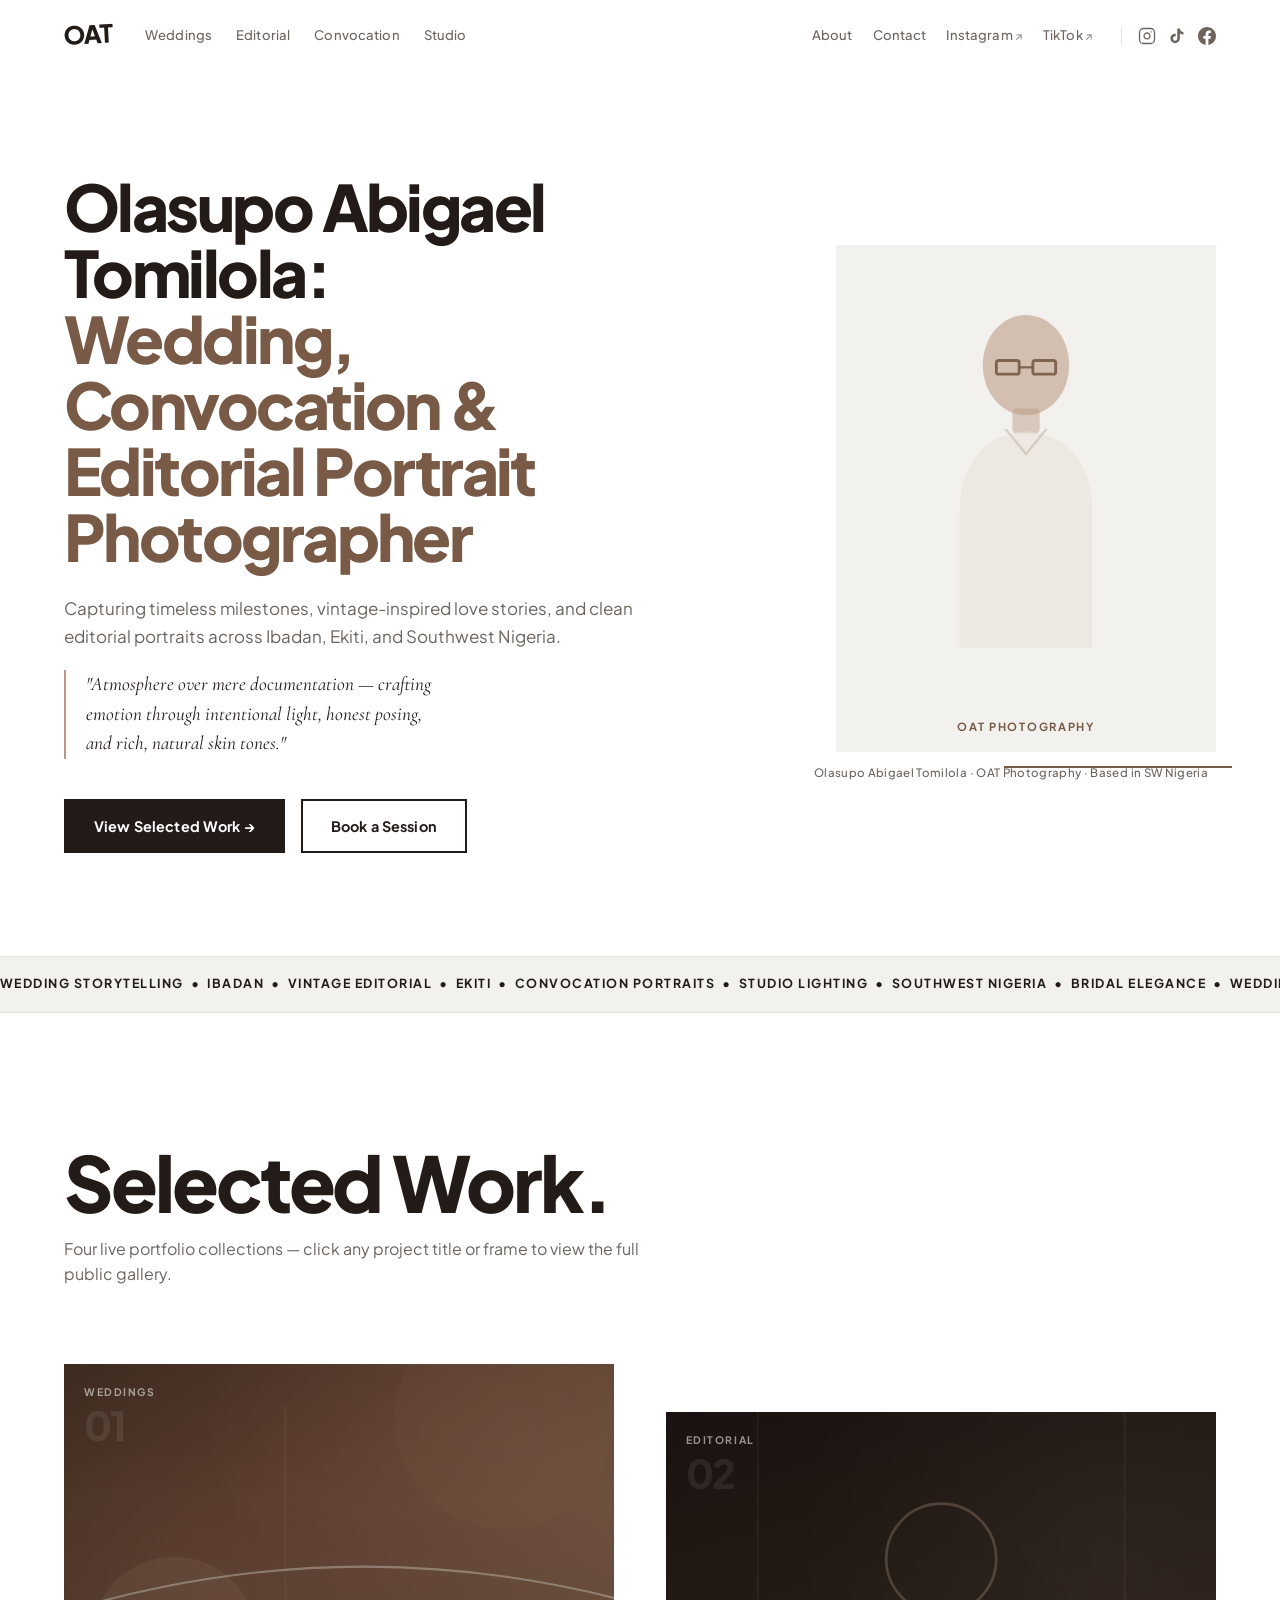
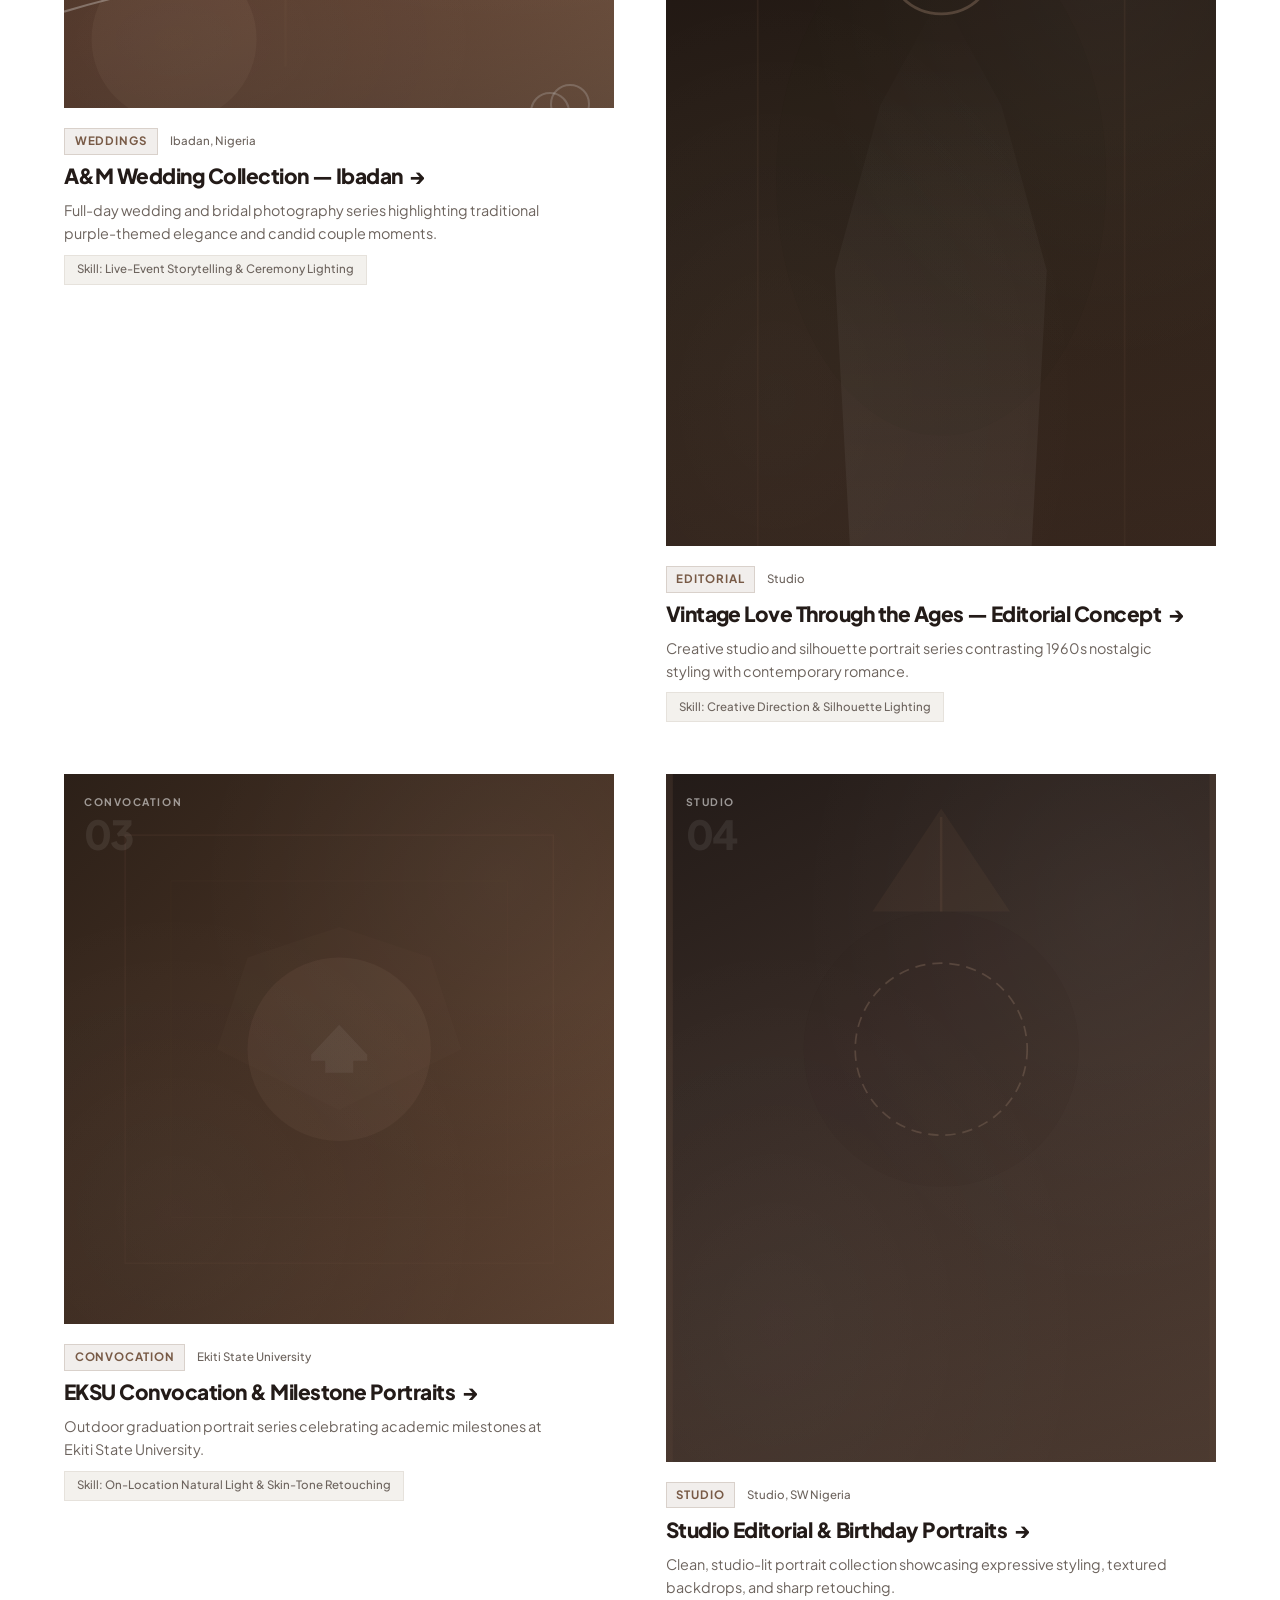
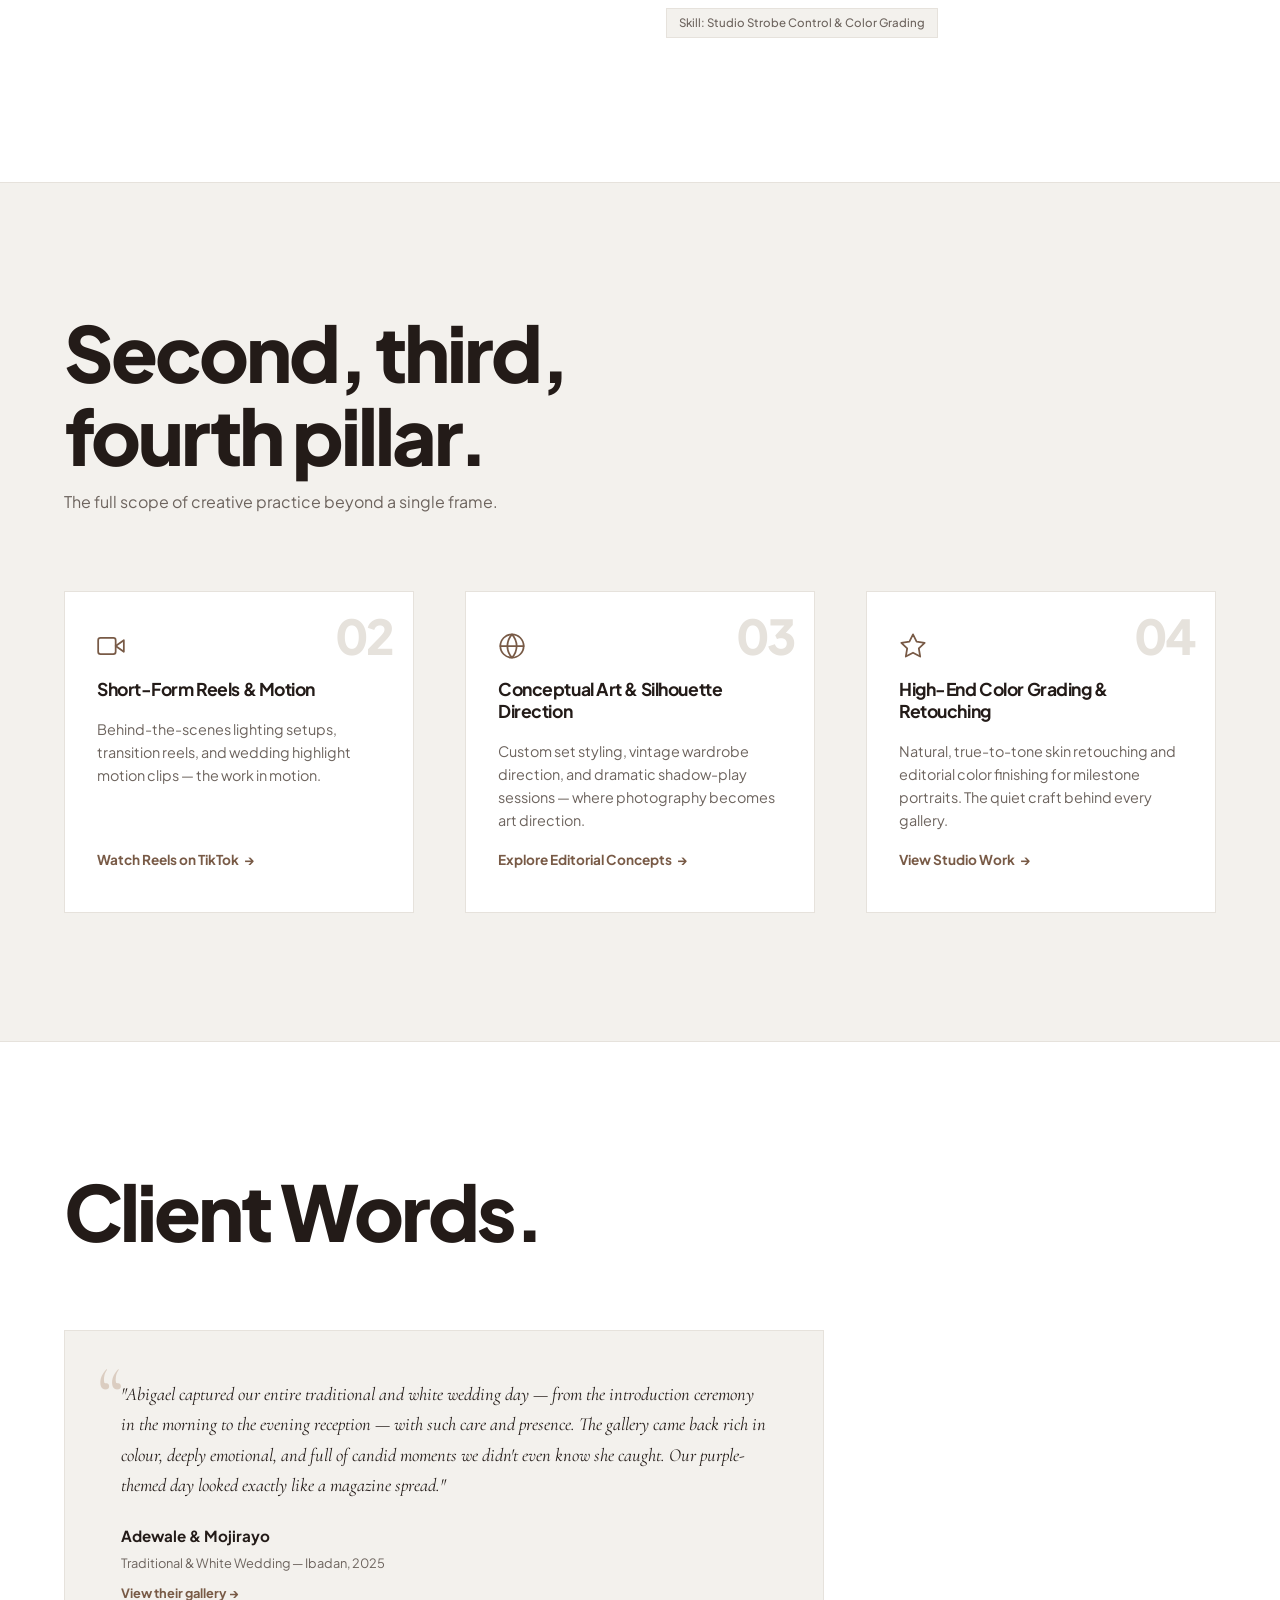
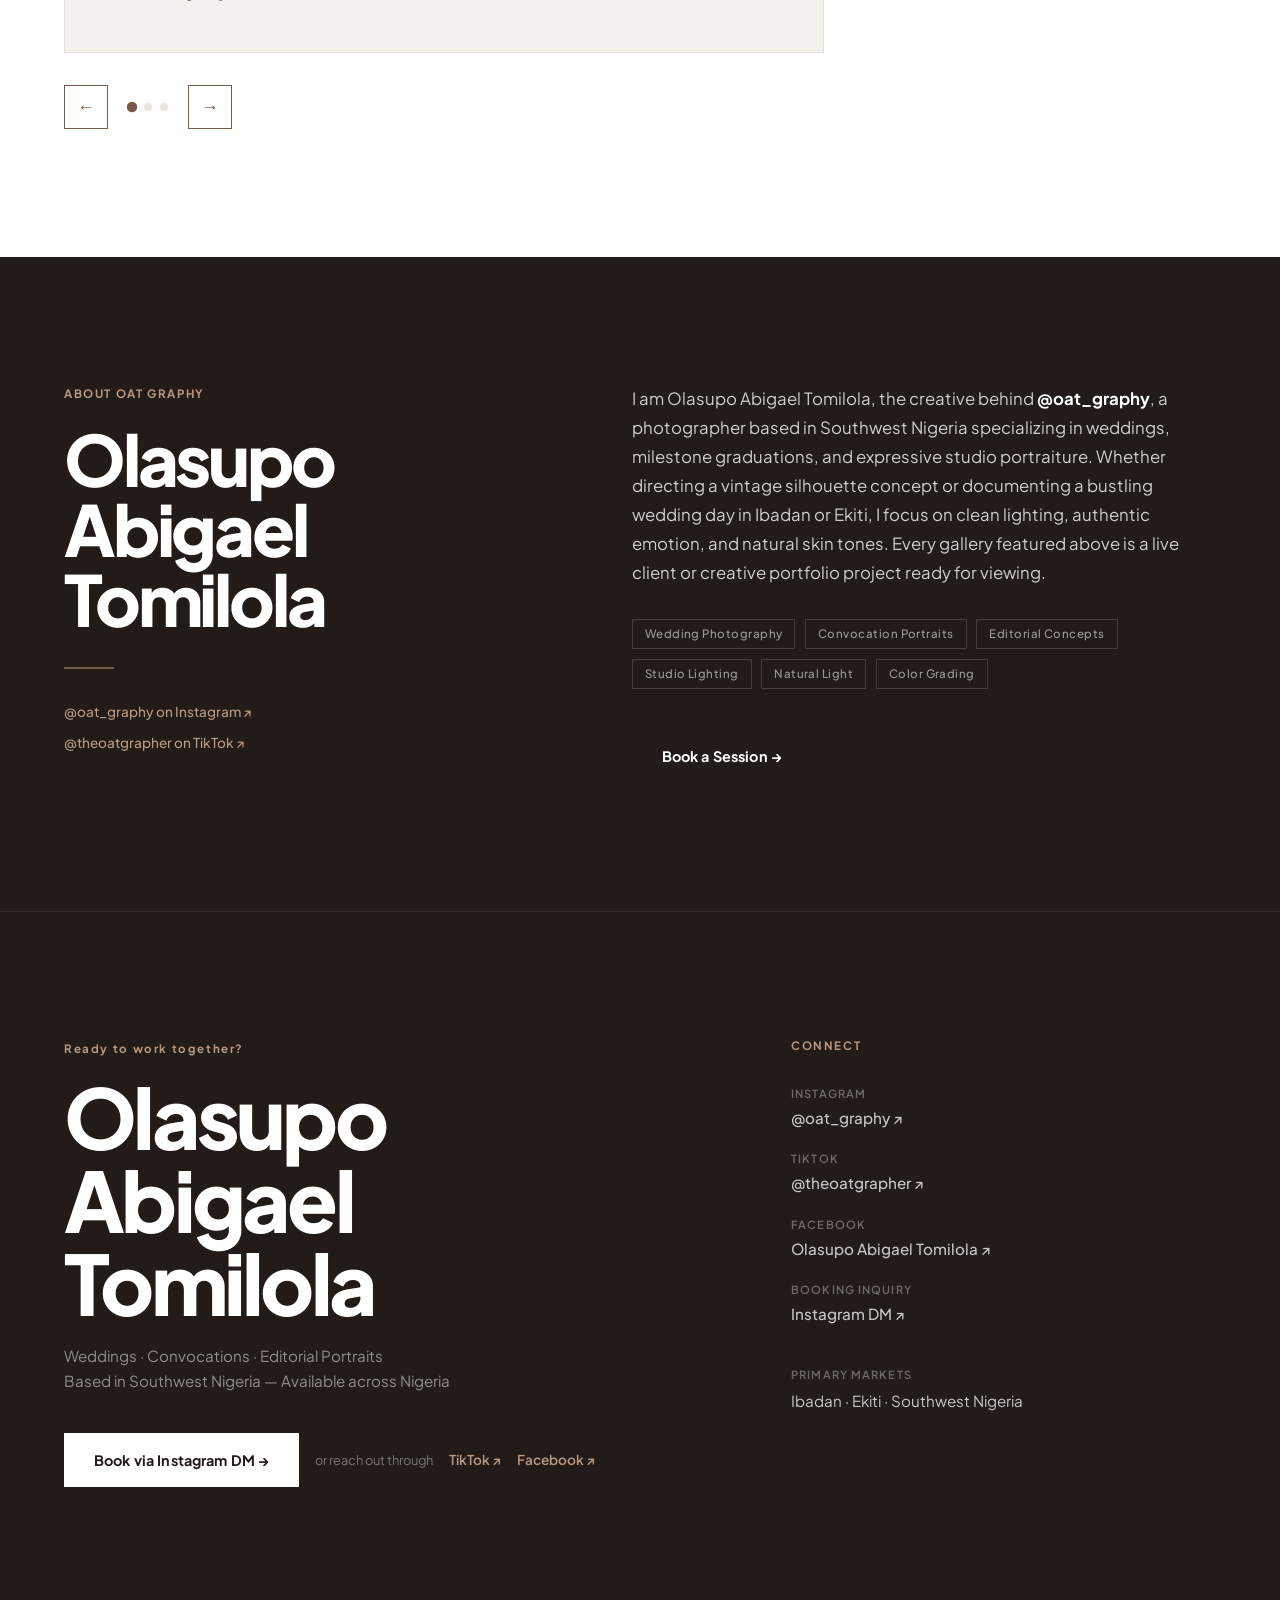
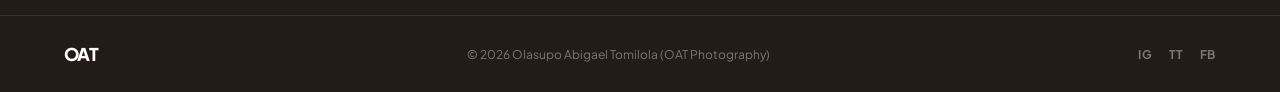
==== index.html @ bed03e23 "feat: OAT Photography portfolio v1 — editorial minimalist design" ====
<!DOCTYPE html>
<html lang="en">
<head>
  <meta charset="UTF-8" />
  <meta name="viewport" content="width=device-width, initial-scale=1.0" />
  <meta name="description" content="OAT Photography — Olasupo Abigael Tomilola. Wedding, Convocation & Editorial Portrait Photographer based in Ibadan, Ekiti, and Southwest Nigeria." />
  <meta name="author" content="Olasupo Abigael Tomilola" />
  <meta property="og:title" content="OAT Photography — Olasupo Abigael Tomilola" />
  <meta property="og:description" content="Capturing timeless milestones, vintage-inspired love stories, and clean editorial portraits across Ibadan, Ekiti, and Southwest Nigeria." />
  <meta property="og:type" content="website" />
  <meta property="og:url" content="https://oluwatomilolaolasupo-OAT.github.io/My-Portfolio.-v1" />
  <title>OAT Photography — Olasupo Abigael Tomilola</title>
  <link rel="preconnect" href="https://fonts.googleapis.com" />
  <link rel="preconnect" href="https://fonts.gstatic.com" crossorigin />
  <link href="https://fonts.googleapis.com/css2?family=Plus+Jakarta+Sans:ital,wght@0,400;0,500;0,700;0,800;1,400&family=Cormorant+Garamond:ital,wght@0,400;0,600;1,400;1,600&display=swap" rel="stylesheet" />
  <link rel="stylesheet" href="style.css" />
</head>
<body>

  <!-- ═══════════════════════════════ SKIP LINK ═══════════════════════════════ -->
  <a href="#main-content" class="skip-link">Skip to main content</a>

  <!-- ═══════════════════════════════ NAVIGATION ══════════════════════════════ -->
  <header class="site-header" role="banner">
    <nav class="nav-inner" aria-label="Primary navigation">

      <!-- Left cluster: logo + category links -->
      <div class="nav-left">
        <a href="#" class="logo-mark" aria-label="OAT Photography — Home">
          <span class="logo-oat" aria-hidden="true">OAT</span>
        </a>
        <div class="nav-categories" role="list">
          <a href="#work" class="nav-cat-link" role="listitem">Weddings</a>
          <a href="#work" class="nav-cat-link" role="listitem">Editorial</a>
          <a href="#work" class="nav-cat-link" role="listitem">Convocation</a>
          <a href="#work" class="nav-cat-link" role="listitem">Studio</a>
        </div>
      </div>

      <!-- Right cluster: about, contact, social -->
      <div class="nav-right">
        <a href="#about" class="nav-link">About</a>
        <a href="#contact" class="nav-link">Contact</a>
        <a href="https://www.instagram.com/oat_graphy/" target="_blank" rel="noopener noreferrer" class="nav-link nav-external" aria-label="OAT Photography on Instagram (opens in new tab)">
          Instagram <span class="ext-arrow" aria-hidden="true">↗</span>
        </a>
        <a href="https://www.tiktok.com/@theoatgrapher" target="_blank" rel="noopener noreferrer" class="nav-link nav-external" aria-label="OAT Photography on TikTok (opens in new tab)">
          TikTok <span class="ext-arrow" aria-hidden="true">↗</span>
        </a>
        <div class="nav-social-icons" aria-label="Social media links">
          <a href="https://www.instagram.com/oat_graphy/" target="_blank" rel="noopener noreferrer" aria-label="Instagram: @oat_graphy">
            <svg width="18" height="18" viewBox="0 0 24 24" fill="none" stroke="currentColor" stroke-width="1.75" stroke-linecap="round" stroke-linejoin="round" aria-hidden="true"><rect x="2" y="2" width="20" height="20" rx="5" ry="5"/><path d="M16 11.37A4 4 0 1 1 12.63 8 4 4 0 0 1 16 11.37z"/><line x1="17.5" y1="6.5" x2="17.51" y2="6.5"/></svg>
          </a>
          <a href="https://www.tiktok.com/@theoatgrapher" target="_blank" rel="noopener noreferrer" aria-label="TikTok: @theoatgrapher">
            <svg width="18" height="18" viewBox="0 0 24 24" fill="currentColor" aria-hidden="true"><path d="M19.59 6.69a4.83 4.83 0 0 1-3.77-4.25V2h-3.45v13.67a2.89 2.89 0 0 1-2.88 2.5 2.89 2.89 0 0 1-2.89-2.89 2.89 2.89 0 0 1 2.89-2.89c.28 0 .54.04.79.1V9.01a6.33 6.33 0 0 0-.79-.05 6.34 6.34 0 0 0-6.34 6.34 6.34 6.34 0 0 0 6.34 6.34 6.34 6.34 0 0 0 6.33-6.34V8.75a8.14 8.14 0 0 0 4.77 1.52V6.79a4.85 4.85 0 0 1-1-.1z"/></svg>
          </a>
          <a href="https://facebook.com" target="_blank" rel="noopener noreferrer" aria-label="Olasupo Abigael Tomilola on Facebook">
            <svg width="18" height="18" viewBox="0 0 24 24" fill="currentColor" aria-hidden="true"><path d="M24 12.073c0-6.627-5.373-12-12-12s-12 5.373-12 12c0 5.99 4.388 10.954 10.125 11.854v-8.385H7.078v-3.47h3.047V9.43c0-3.007 1.792-4.669 4.533-4.669 1.312 0 2.686.235 2.686.235v2.953H15.83c-1.491 0-1.956.925-1.956 1.874v2.25h3.328l-.532 3.47h-2.796v8.385C19.612 23.027 24 18.062 24 12.073z"/></svg>
          </a>
        </div>
      </div>

      <!-- Mobile hamburger -->
      <button class="hamburger" aria-label="Open navigation menu" aria-expanded="false" aria-controls="mobile-drawer">
        <span class="ham-bar"></span>
        <span class="ham-bar"></span>
        <span class="ham-bar"></span>
      </button>
    </nav>

    <!-- Mobile drawer -->
    <div class="mobile-drawer" id="mobile-drawer" aria-hidden="true" role="dialog" aria-label="Mobile navigation">
      <button class="drawer-close" aria-label="Close navigation menu">✕</button>
      <nav aria-label="Mobile navigation links">
        <a href="#work" class="drawer-link">Weddings</a>
        <a href="#work" class="drawer-link">Editorial</a>
        <a href="#work" class="drawer-link">Convocation</a>
        <a href="#work" class="drawer-link">Studio</a>
        <a href="#about" class="drawer-link">About</a>
        <a href="#contact" class="drawer-link">Contact</a>
        <a href="https://www.instagram.com/oat_graphy/" target="_blank" rel="noopener noreferrer" class="drawer-link">Instagram ↗</a>
        <a href="https://www.tiktok.com/@theoatgrapher" target="_blank" rel="noopener noreferrer" class="drawer-link">TikTok ↗</a>
      </nav>
    </div>
    <div class="drawer-overlay" aria-hidden="true"></div>
  </header>

  <!-- ═══════════════════════════════ MAIN CONTENT ═════════════════════════════ -->
  <main id="main-content">

    <!-- ─────────────────── HERO ─────────────────── -->
    <section class="hero-section" aria-labelledby="hero-headline">
      <div class="hero-inner">

        <!-- Copy block (left) -->
        <div class="hero-copy reveal-up">
          <h1 id="hero-headline" class="hero-h1">
            Olasupo Abigael Tomilola:<br />
            <span class="hero-h1-sub">Wedding, Convocation &amp; Editorial Portrait Photographer</span>
          </h1>
          <p class="hero-bio">
            Capturing timeless milestones, vintage-inspired love stories, and clean editorial portraits across Ibadan, Ekiti, and Southwest Nigeria.
          </p>
          <p class="hero-philosophy">
            <em>"Atmosphere over mere documentation — crafting emotion through intentional light, honest posing, and rich, natural skin tones."</em>
          </p>
          <div class="hero-cta-row">
            <a href="#work" class="cta-primary">View Selected Work →</a>
            <a href="#contact" class="cta-ghost">Book a Session</a>
          </div>
        </div>

        <!-- Portrait frame (right) -->
        <div class="hero-portrait reveal-up" style="transition-delay: 0.15s;">
          <div class="portrait-frame">
            <!-- Placeholder for Abigael's uploaded studio portrait -->
            <!-- Replace the src below with the actual uploaded image file -->
            <div class="portrait-placeholder" role="img" aria-label="Studio portrait of Olasupo Abigael Tomilola, founder of OAT Photography">
              <div class="portrait-inner-art">
                <svg class="portrait-silhouette" viewBox="0 0 200 320" fill="none" xmlns="http://www.w3.org/2000/svg" aria-hidden="true">
                  <!-- Head -->
                  <ellipse cx="100" cy="72" rx="38" ry="44" fill="#B89880" opacity="0.55"/>
                  <!-- Neck -->
                  <rect x="88" y="110" width="24" height="22" rx="4" fill="#B89880" opacity="0.45"/>
                  <!-- Glasses frames - editorial detail -->
                  <rect x="74" y="68" width="20" height="12" rx="2" fill="none" stroke="#785A46" stroke-width="2.5" opacity="0.9"/>
                  <rect x="106" y="68" width="20" height="12" rx="2" fill="none" stroke="#785A46" stroke-width="2.5" opacity="0.9"/>
                  <line x1="94" y1="74" x2="106" y2="74" stroke="#785A46" stroke-width="2" opacity="0.9"/>
                  <!-- Body / shirt -->
                  <path d="M42 200 C42 155 68 132 100 130 C132 132 158 155 158 200 L158 320 L42 320 Z" fill="#E8E0D5" opacity="0.5"/>
                  <!-- Collar detail -->
                  <path d="M82 128 L100 150 L118 128" fill="none" stroke="#C5B8A8" stroke-width="2" opacity="0.6"/>
                </svg>
                <p class="portrait-label">OAT Photography</p>
              </div>
            </div>
            <div class="portrait-accent-line"></div>
          </div>
          <span class="portrait-caption">Olasupo Abigael Tomilola · OAT Photography · Based in SW Nigeria</span>
        </div>

      </div>
    </section>

    <!-- ─────────────────── MARQUEE ─────────────────── -->
    <div class="marquee-strip" aria-label="OAT Photography specialties and locations">
      <div class="marquee-track" aria-hidden="true">
        <span class="marquee-content">
          WEDDING STORYTELLING&nbsp;&nbsp;•&nbsp;&nbsp;IBADAN&nbsp;&nbsp;•&nbsp;&nbsp;VINTAGE EDITORIAL&nbsp;&nbsp;•&nbsp;&nbsp;EKITI&nbsp;&nbsp;•&nbsp;&nbsp;CONVOCATION PORTRAITS&nbsp;&nbsp;•&nbsp;&nbsp;STUDIO LIGHTING&nbsp;&nbsp;•&nbsp;&nbsp;SOUTHWEST NIGERIA&nbsp;&nbsp;•&nbsp;&nbsp;BRIDAL ELEGANCE&nbsp;&nbsp;•&nbsp;&nbsp;
        </span>
        <span class="marquee-content" aria-hidden="true">
          WEDDING STORYTELLING&nbsp;&nbsp;•&nbsp;&nbsp;IBADAN&nbsp;&nbsp;•&nbsp;&nbsp;VINTAGE EDITORIAL&nbsp;&nbsp;•&nbsp;&nbsp;EKITI&nbsp;&nbsp;•&nbsp;&nbsp;CONVOCATION PORTRAITS&nbsp;&nbsp;•&nbsp;&nbsp;STUDIO LIGHTING&nbsp;&nbsp;•&nbsp;&nbsp;SOUTHWEST NIGERIA&nbsp;&nbsp;•&nbsp;&nbsp;BRIDAL ELEGANCE&nbsp;&nbsp;•&nbsp;&nbsp;
        </span>
      </div>
    </div>

    <!-- ─────────────────── SELECTED WORK ─────────────────── -->
    <section class="work-section" id="work" aria-labelledby="work-heading">
      <div class="section-inner">
        <div class="section-header reveal-up">
          <h2 id="work-heading" class="section-title">Selected Work.</h2>
          <p class="section-sub">Four live portfolio collections — click any project title or frame to view the full public gallery.</p>
        </div>

        <div class="portfolio-grid">

          <!-- Card 1: Weddings (Wide Landscape 16:10) -->
          <article class="portfolio-card card-wide reveal-up" style="transition-delay: 0.05s;">
            <a href="https://www.instagram.com/p/DcrOHrdiMJ3/" target="_blank" rel="noopener noreferrer" class="card-frame-link" aria-label="View A&M Wedding Collection — Ibadan on Instagram (opens in new tab)">
              <div class="card-frame ratio-wide">
                <div class="card-cover card-cover--weddings">
                  <div class="card-cover-art" aria-hidden="true">
                    <!-- Wedding editorial cover art -->
                    <div class="cover-texture"></div>
                    <div class="cover-label-art">
                      <span class="cover-category">WEDDINGS</span>
                      <span class="cover-num">01</span>
                    </div>
                    <!-- Decorative shapes suggesting ceremony -->
                    <svg class="cover-deco" viewBox="0 0 400 250" preserveAspectRatio="xMidYMid slice" fill="none" xmlns="http://www.w3.org/2000/svg" aria-hidden="true">
                      <circle cx="320" cy="40" r="80" fill="#785A46" opacity="0.12"/>
                      <circle cx="80" cy="200" r="60" fill="#B89880" opacity="0.10"/>
                      <rect x="160" y="30" width="2" height="190" fill="#785A46" opacity="0.2"/>
                      <path d="M0 180 Q200 120 400 170" stroke="#E6E2DC" stroke-width="1.5" opacity="0.4"/>
                    </svg>
                    <div class="cover-rings" aria-hidden="true">
                      <div class="ring ring-1"></div>
                      <div class="ring ring-2"></div>
                    </div>
                  </div>
                  <div class="card-overlay"></div>
                </div>
              </div>
            </a>
            <div class="card-info">
              <div class="card-meta-row">
                <span class="card-category-tag">Weddings</span>
                <span class="card-location">Ibadan, Nigeria</span>
              </div>
              <h3 class="card-title">
                <a href="https://www.instagram.com/p/DcrOHrdiMJ3/" target="_blank" rel="noopener noreferrer" class="card-title-link" aria-label="View A&M Wedding Collection — Ibadan on Instagram (opens in new tab)">
                  A&amp;M Wedding Collection — Ibadan
                  <span class="title-arrow" aria-hidden="true">→</span>
                </a>
              </h3>
              <p class="card-desc">Full-day wedding and bridal photography series highlighting traditional purple-themed elegance and candid couple moments.</p>
              <span class="card-skill-tag">Skill: Live-Event Storytelling &amp; Ceremony Lighting</span>
            </div>
          </article>

          <!-- Card 2: Editorial (Tall Vertical 3:4) -->
          <article class="portfolio-card card-tall reveal-up" style="transition-delay: 0.1s;">
            <a href="https://www.instagram.com/p/DVOsTVkiDnp/" target="_blank" rel="noopener noreferrer" class="card-frame-link" aria-label="View Vintage Love Through the Ages editorial concept on Instagram (opens in new tab)">
              <div class="card-frame ratio-tall">
                <div class="card-cover card-cover--editorial">
                  <div class="card-cover-art" aria-hidden="true">
                    <div class="cover-texture"></div>
                    <div class="cover-label-art">
                      <span class="cover-category">EDITORIAL</span>
                      <span class="cover-num">02</span>
                    </div>
                    <svg class="cover-deco" viewBox="0 0 300 400" preserveAspectRatio="xMidYMid slice" fill="none" xmlns="http://www.w3.org/2000/svg" aria-hidden="true">
                      <ellipse cx="150" cy="200" rx="90" ry="140" fill="#231B18" opacity="0.08"/>
                      <line x1="50" y1="0" x2="50" y2="400" stroke="#785A46" stroke-width="1" opacity="0.15"/>
                      <line x1="250" y1="0" x2="250" y2="400" stroke="#785A46" stroke-width="1" opacity="0.15"/>
                      <circle cx="150" cy="80" r="30" fill="none" stroke="#B89880" stroke-width="1.5" opacity="0.3"/>
                    </svg>
                    <!-- Silhouette suggestion -->
                    <div class="silhouette-art" aria-hidden="true"></div>
                  </div>
                  <div class="card-overlay"></div>
                </div>
              </div>
            </a>
            <div class="card-info">
              <div class="card-meta-row">
                <span class="card-category-tag">Editorial</span>
                <span class="card-location">Studio</span>
              </div>
              <h3 class="card-title">
                <a href="https://www.instagram.com/p/DVOsTVkiDnp/" target="_blank" rel="noopener noreferrer" class="card-title-link" aria-label="View Vintage Love Through the Ages editorial concept on Instagram (opens in new tab)">
                  Vintage Love Through the Ages — Editorial Concept
                  <span class="title-arrow" aria-hidden="true">→</span>
                </a>
              </h3>
              <p class="card-desc">Creative studio and silhouette portrait series contrasting 1960s nostalgic styling with contemporary romance.</p>
              <span class="card-skill-tag">Skill: Creative Direction &amp; Silhouette Lighting</span>
            </div>
          </article>

          <!-- Card 3: Convocation (Large Square 1:1) -->
          <article class="portfolio-card card-square reveal-up" style="transition-delay: 0.15s;">
            <a href="https://www.instagram.com/p/Dct67IbiE_E/" target="_blank" rel="noopener noreferrer" class="card-frame-link" aria-label="View EKSU Convocation and Milestone Portraits on Instagram (opens in new tab)">
              <div class="card-frame ratio-square">
                <div class="card-cover card-cover--convocation">
                  <div class="card-cover-art" aria-hidden="true">
                    <div class="cover-texture"></div>
                    <div class="cover-label-art">
                      <span class="cover-category">CONVOCATION</span>
                      <span class="cover-num">03</span>
                    </div>
                    <svg class="cover-deco" viewBox="0 0 360 360" preserveAspectRatio="xMidYMid slice" fill="none" xmlns="http://www.w3.org/2000/svg" aria-hidden="true">
                      <rect x="40" y="40" width="280" height="280" fill="none" stroke="#785A46" stroke-width="1" opacity="0.15"/>
                      <rect x="70" y="70" width="220" height="220" fill="none" stroke="#785A46" stroke-width="0.5" opacity="0.1"/>
                      <circle cx="180" cy="180" r="60" fill="#B89880" opacity="0.08"/>
                      <path d="M120 120 L180 100 L240 120 L260 180 L180 220 L100 180 Z" fill="#785A46" opacity="0.07"/>
                    </svg>
                    <!-- Graduation cap suggestion -->
                    <div class="grad-cap-art" aria-hidden="true"></div>
                  </div>
                  <div class="card-overlay"></div>
                </div>
              </div>
            </a>
            <div class="card-info">
              <div class="card-meta-row">
                <span class="card-category-tag">Convocation</span>
                <span class="card-location">Ekiti State University</span>
              </div>
              <h3 class="card-title">
                <a href="https://www.instagram.com/p/Dct67IbiE_E/" target="_blank" rel="noopener noreferrer" class="card-title-link" aria-label="View EKSU Convocation and Milestone Portraits on Instagram (opens in new tab)">
                  EKSU Convocation &amp; Milestone Portraits
                  <span class="title-arrow" aria-hidden="true">→</span>
                </a>
              </h3>
              <p class="card-desc">Outdoor graduation portrait series celebrating academic milestones at Ekiti State University.</p>
              <span class="card-skill-tag">Skill: On-Location Natural Light &amp; Skin-Tone Retouching</span>
            </div>
          </article>

          <!-- Card 4: Studio (Vertical 4:5) -->
          <article class="portfolio-card card-portrait reveal-up" style="transition-delay: 0.2s;">
            <a href="https://www.instagram.com/p/DPJVriMCIfH/" target="_blank" rel="noopener noreferrer" class="card-frame-link" aria-label="View Studio Editorial and Birthday Portraits on Instagram (opens in new tab)">
              <div class="card-frame ratio-portrait">
                <div class="card-cover card-cover--studio">
                  <div class="card-cover-art" aria-hidden="true">
                    <div class="cover-texture"></div>
                    <div class="cover-label-art">
                      <span class="cover-category">STUDIO</span>
                      <span class="cover-num">04</span>
                    </div>
                    <svg class="cover-deco" viewBox="0 0 320 400" preserveAspectRatio="xMidYMid slice" fill="none" xmlns="http://www.w3.org/2000/svg" aria-hidden="true">
                      <rect x="0" y="0" width="4" height="400" fill="#785A46" opacity="0.2"/>
                      <rect x="316" y="0" width="4" height="400" fill="#785A46" opacity="0.2"/>
                      <circle cx="160" cy="160" r="80" fill="#231B18" opacity="0.06"/>
                      <circle cx="160" cy="160" r="50" fill="none" stroke="#B89880" stroke-width="1" stroke-dasharray="6 4" opacity="0.25"/>
                      <!-- Studio light suggestion -->
                      <path d="M160 20 L200 80 L120 80 Z" fill="#785A46" opacity="0.12"/>
                      <path d="M160 25 L160 80" stroke="#785A46" stroke-width="1.5" opacity="0.2"/>
                    </svg>
                  </div>
                  <div class="card-overlay"></div>
                </div>
              </div>
            </a>
            <div class="card-info">
              <div class="card-meta-row">
                <span class="card-category-tag">Studio</span>
                <span class="card-location">Studio, SW Nigeria</span>
              </div>
              <h3 class="card-title">
                <a href="https://www.instagram.com/p/DPJVriMCIfH/" target="_blank" rel="noopener noreferrer" class="card-title-link" aria-label="View Studio Editorial and Birthday Portraits on Instagram (opens in new tab)">
                  Studio Editorial &amp; Birthday Portraits
                  <span class="title-arrow" aria-hidden="true">→</span>
                </a>
              </h3>
              <p class="card-desc">Clean, studio-lit portrait collection showcasing expressive styling, textured backdrops, and sharp retouching.</p>
              <span class="card-skill-tag">Skill: Studio Strobe Control &amp; Color Grading</span>
            </div>
          </article>

        </div><!-- /.portfolio-grid -->
      </div><!-- /.section-inner -->
    </section>

    <!-- ─────────────────── BEYOND STILLS ─────────────────── -->
    <section class="verticals-section" id="verticals" aria-labelledby="verticals-heading">
      <div class="section-inner">
        <div class="section-header reveal-up">
          <h2 id="verticals-heading" class="section-title">Second, third,<br />fourth pillar.</h2>
          <p class="section-sub">The full scope of creative practice beyond a single frame.</p>
        </div>

        <div class="verticals-grid">

          <div class="vertical-card reveal-up" style="transition-delay: 0.05s;">
            <div class="vertical-num" aria-hidden="true">02</div>
            <div class="vertical-icon" aria-hidden="true">
              <svg width="28" height="28" viewBox="0 0 24 24" fill="none" stroke="currentColor" stroke-width="1.5" stroke-linecap="round" stroke-linejoin="round"><polygon points="23 7 16 12 23 17 23 7"/><rect x="1" y="5" width="15" height="14" rx="2" ry="2"/></svg>
            </div>
            <h3 class="vertical-title">Short-Form Reels &amp; Motion</h3>
            <p class="vertical-desc">Behind-the-scenes lighting setups, transition reels, and wedding highlight motion clips — the work in motion.</p>
            <a href="https://www.tiktok.com/@theoatgrapher" target="_blank" rel="noopener noreferrer" class="vertical-link" aria-label="Watch OAT Photography reels on TikTok (opens in new tab)">
              Watch Reels on TikTok <span aria-hidden="true">→</span>
            </a>
          </div>

          <div class="vertical-card reveal-up" style="transition-delay: 0.1s;">
            <div class="vertical-num" aria-hidden="true">03</div>
            <div class="vertical-icon" aria-hidden="true">
              <svg width="28" height="28" viewBox="0 0 24 24" fill="none" stroke="currentColor" stroke-width="1.5" stroke-linecap="round" stroke-linejoin="round"><circle cx="12" cy="12" r="10"/><path d="M12 2a15.3 15.3 0 0 1 4 10 15.3 15.3 0 0 1-4 10 15.3 15.3 0 0 1-4-10 15.3 15.3 0 0 1 4-10z"/><path d="M2 12h20"/></svg>
            </div>
            <h3 class="vertical-title">Conceptual Art &amp; Silhouette Direction</h3>
            <p class="vertical-desc">Custom set styling, vintage wardrobe direction, and dramatic shadow-play sessions — where photography becomes art direction.</p>
            <a href="https://www.instagram.com/p/DVOsTVkiDnp/" target="_blank" rel="noopener noreferrer" class="vertical-link" aria-label="Explore OAT Photography editorial concepts on Instagram (opens in new tab)">
              Explore Editorial Concepts <span aria-hidden="true">→</span>
            </a>
          </div>

          <div class="vertical-card reveal-up" style="transition-delay: 0.15s;">
            <div class="vertical-num" aria-hidden="true">04</div>
            <div class="vertical-icon" aria-hidden="true">
              <svg width="28" height="28" viewBox="0 0 24 24" fill="none" stroke="currentColor" stroke-width="1.5" stroke-linecap="round" stroke-linejoin="round"><path d="M12 2l3.09 6.26L22 9.27l-5 4.87 1.18 6.88L12 17.77l-6.18 3.25L7 14.14 2 9.27l6.91-1.01L12 2z"/></svg>
            </div>
            <h3 class="vertical-title">High-End Color Grading &amp; Retouching</h3>
            <p class="vertical-desc">Natural, true-to-tone skin retouching and editorial color finishing for milestone portraits. The quiet craft behind every gallery.</p>
            <a href="https://www.instagram.com/p/DPJVriMCIfH/" target="_blank" rel="noopener noreferrer" class="vertical-link" aria-label="View OAT Photography studio work on Instagram (opens in new tab)">
              View Studio Work <span aria-hidden="true">→</span>
            </a>
          </div>

        </div><!-- /.verticals-grid -->
      </div><!-- /.section-inner -->
    </section>

    <!-- ─────────────────── TESTIMONIALS ─────────────────── -->
    <section class="testimonials-section" id="testimonials" aria-labelledby="testimonials-heading">
      <div class="section-inner">
        <div class="section-header reveal-up">
          <h2 id="testimonials-heading" class="section-title">Client Words.</h2>
        </div>

        <div class="testimonials-wrapper reveal-up">
          <div class="testimonials-track" id="testimonialsTrack" role="region" aria-label="Client testimonials carousel" aria-live="polite">

            <div class="testimonial-slide" role="group" aria-label="Testimonial 1 of 3">
              <blockquote class="testimonial-quote">
                <p><em>"Abigael captured our entire traditional and white wedding day — from the introduction ceremony in the morning to the evening reception — with such care and presence. The gallery came back rich in colour, deeply emotional, and full of candid moments we didn't even know she caught. Our purple-themed day looked exactly like a magazine spread."</em></p>
                <footer class="testimonial-footer">
                  <strong class="testimonial-name">Adewale &amp; Mojirayo</strong>
                  <span class="testimonial-context">Traditional &amp; White Wedding — Ibadan, 2025</span>
                  <a href="https://www.instagram.com/p/DcrOHrdiMJ3/" target="_blank" rel="noopener noreferrer" class="testimonial-gallery-link" aria-label="View Adewale and Mojirayo's wedding gallery on Instagram">View their gallery →</a>
                </footer>
              </blockquote>
            </div>

            <div class="testimonial-slide" role="group" aria-label="Testimonial 2 of 3" aria-hidden="true">
              <blockquote class="testimonial-quote">
                <p><em>"I booked Abigael for my EKSU convocation and was blown away. She worked quickly in the outdoor heat, found the most flattering natural light on campus, and delivered portraits that look like professional brand shots. My parents framed three of them. This was the best investment I made for my graduation day."</em></p>
                <footer class="testimonial-footer">
                  <strong class="testimonial-name">Funmilola Adeyemi</strong>
                  <span class="testimonial-context">Convocation Portraits — Ekiti State University, 2025</span>
                  <a href="https://www.instagram.com/p/Dct67IbiE_E/" target="_blank" rel="noopener noreferrer" class="testimonial-gallery-link" aria-label="View Funmilola's convocation portrait gallery on Instagram">View her gallery →</a>
                </footer>
              </blockquote>
            </div>

            <div class="testimonial-slide" role="group" aria-label="Testimonial 3 of 3" aria-hidden="true">
              <blockquote class="testimonial-quote">
                <p><em>"My birthday shoot in the studio was an experience from start to finish. Abigael has a way of making you feel completely at ease in front of the camera — she directed me through poses so naturally that I forgot I was even being photographed. The colour grading and retouching on the final images were impeccable: luminous, clean, and 100% true to my skin tone."</em></p>
                <footer class="testimonial-footer">
                  <strong class="testimonial-name">Olawunmi Bankole</strong>
                  <span class="testimonial-context">Studio Birthday Portraits — SW Nigeria, 2025</span>
                  <a href="https://www.instagram.com/p/DPJVriMCIfH/" target="_blank" rel="noopener noreferrer" class="testimonial-gallery-link" aria-label="View Olawunmi's studio portrait gallery on Instagram">View her gallery →</a>
                </footer>
              </blockquote>
            </div>

          </div><!-- /.testimonials-track -->

          <div class="testimonial-controls" aria-label="Testimonial navigation">
            <button class="t-btn t-prev" id="tPrev" aria-label="Previous testimonial">←</button>
            <div class="t-dots" role="list" aria-label="Testimonial indicators">
              <button class="t-dot t-dot--active" data-index="0" role="listitem" aria-label="Testimonial 1" aria-pressed="true"></button>
              <button class="t-dot" data-index="1" role="listitem" aria-label="Testimonial 2" aria-pressed="false"></button>
              <button class="t-dot" data-index="2" role="listitem" aria-label="Testimonial 3" aria-pressed="false"></button>
            </div>
            <button class="t-btn t-next" id="tNext" aria-label="Next testimonial">→</button>
          </div>
        </div>

      </div><!-- /.section-inner -->
    </section>

    <!-- ─────────────────── ABOUT ─────────────────── -->
    <section class="about-section" id="about" aria-labelledby="about-heading">
      <div class="section-inner">

        <div class="about-grid">

          <!-- Left column -->
          <div class="about-left reveal-up">
            <span class="about-label">ABOUT OAT GRAPHY</span>
            <h2 id="about-heading" class="about-name">Olasupo<br />Abigael<br />Tomilola</h2>
            <div class="about-accent-bar" aria-hidden="true"></div>
            <div class="about-social-stack">
              <a href="https://www.instagram.com/oat_graphy/" target="_blank" rel="noopener noreferrer" aria-label="Follow OAT Photography on Instagram">@oat_graphy on Instagram ↗</a>
              <a href="https://www.tiktok.com/@theoatgrapher" target="_blank" rel="noopener noreferrer" aria-label="Follow OAT Photography on TikTok">@theoatgrapher on TikTok ↗</a>
            </div>
          </div>

          <!-- Right column -->
          <div class="about-right reveal-up" style="transition-delay: 0.1s;">
            <p class="about-bio">
              I am Olasupo Abigael Tomilola, the creative behind <strong>@oat_graphy</strong>, a photographer based in Southwest Nigeria specializing in weddings, milestone graduations, and expressive studio portraiture. Whether directing a vintage silhouette concept or documenting a bustling wedding day in Ibadan or Ekiti, I focus on clean lighting, authentic emotion, and natural skin tones. Every gallery featured above is a live client or creative portfolio project ready for viewing.
            </p>
            <div class="about-tags" aria-label="Specialties">
              <span class="about-tag">Wedding Photography</span>
              <span class="about-tag">Convocation Portraits</span>
              <span class="about-tag">Editorial Concepts</span>
              <span class="about-tag">Studio Lighting</span>
              <span class="about-tag">Natural Light</span>
              <span class="about-tag">Color Grading</span>
            </div>
            <a href="#contact" class="cta-primary">Book a Session →</a>
          </div>

        </div><!-- /.about-grid -->
      </div><!-- /.section-inner -->
    </section>

  </main>

  <!-- ═══════════════════════════════ FOOTER / CONTACT ════════════════════════ -->
  <footer class="site-footer" id="contact" aria-labelledby="footer-heading">

    <div class="footer-top">
      <div class="footer-cta-block reveal-up">
        <span class="footer-eyebrow">Ready to work together?</span>
        <h2 id="footer-heading" class="footer-display-name">Olasupo<br />Abigael<br />Tomilola</h2>
        <p class="footer-sub">Weddings · Convocations · Editorial Portraits<br />Based in Southwest Nigeria — Available across Nigeria</p>
        <div class="footer-booking-row">
          <a href="https://www.instagram.com/oat_graphy/" target="_blank" rel="noopener noreferrer" class="cta-primary cta-inverse" aria-label="Send a booking inquiry via Instagram DM to @oat_graphy (opens in new tab)">
            Book via Instagram DM →
          </a>
          <span class="footer-or">or reach out through</span>
          <div class="footer-social-links">
            <a href="https://www.tiktok.com/@theoatgrapher" target="_blank" rel="noopener noreferrer" aria-label="OAT Photography on TikTok">TikTok ↗</a>
            <a href="https://www.facebook.com" target="_blank" rel="noopener noreferrer" aria-label="Olasupo Abigael Tomilola on Facebook">Facebook ↗</a>
          </div>
        </div>
      </div>

      <div class="footer-contact-panel reveal-up" style="transition-delay: 0.1s;">
        <h3 class="footer-contact-heading">Connect</h3>
        <ul class="footer-contact-list" role="list">
          <li>
            <span class="contact-label">Instagram</span>
            <a href="https://www.instagram.com/oat_graphy/" target="_blank" rel="noopener noreferrer" aria-label="Instagram: @oat_graphy (opens in new tab)">@oat_graphy ↗</a>
          </li>
          <li>
            <span class="contact-label">TikTok</span>
            <a href="https://www.tiktok.com/@theoatgrapher" target="_blank" rel="noopener noreferrer" aria-label="TikTok: @theoatgrapher (opens in new tab)">@theoatgrapher ↗</a>
          </li>
          <li>
            <span class="contact-label">Facebook</span>
            <a href="https://www.facebook.com" target="_blank" rel="noopener noreferrer" aria-label="Olasupo Abigael Tomilola on Facebook (opens in new tab)">Olasupo Abigael Tomilola ↗</a>
          </li>
          <li>
            <span class="contact-label">Booking Inquiry</span>
            <a href="https://www.instagram.com/oat_graphy/" target="_blank" rel="noopener noreferrer" aria-label="Send a direct booking message via Instagram (opens in new tab)">Instagram DM ↗</a>
          </li>
        </ul>

        <div class="footer-locations">
          <span class="contact-label">Primary Markets</span>
          <p>Ibadan · Ekiti · Southwest Nigeria</p>
        </div>
      </div>
    </div><!-- /.footer-top -->

    <!-- Bottom bar -->
    <div class="footer-bottom">
      <span class="footer-logo-sm" aria-label="OAT Photography">OAT</span>
      <span class="footer-copy">© 2026 Olasupo Abigael Tomilola (OAT Photography)</span>
      <div class="footer-bottom-socials" aria-label="Social links">
        <a href="https://www.instagram.com/oat_graphy/" target="_blank" rel="noopener noreferrer" aria-label="Instagram">IG</a>
        <a href="https://www.tiktok.com/@theoatgrapher" target="_blank" rel="noopener noreferrer" aria-label="TikTok">TT</a>
        <a href="https://www.facebook.com" target="_blank" rel="noopener noreferrer" aria-label="Facebook">FB</a>
      </div>
    </div>

  </footer>

  <script src="script.js"></script>
</body>
</html>
---- style.css ----
/* =====================================================================
   OAT Photography — style.css
   Author: Olasupo Abigael Tomilola / OAT Photography
   ===================================================================== */

/* ─── 1. RESET & BASE ──────────────────────────────────────────────── */
*, *::before, *::after {
  box-sizing: border-box;
  margin: 0;
  padding: 0;
}

:root {
  --white:        #FFFFFF;
  --stone-light:  #F3F1ED;
  --stone:        #E6E2DC;
  --espresso:     #231B18;
  --taupe:        #6D645E;
  --mocha:        #785A46;
  --mocha-dark:   #3E2B20;
  --mocha-light:  #B89880;

  --font-sans: 'Plus Jakarta Sans', system-ui, -apple-system, sans-serif;
  --font-serif: 'Cormorant Garamond', Georgia, 'Times New Roman', serif;

  --nav-h: 72px;
  --section-pad: clamp(5rem, 10vw, 9rem);
  --inner-max: 1280px;
  --inner-pad: clamp(1.25rem, 5vw, 4rem);

  --ease-out-expo: cubic-bezier(0.16, 1, 0.3, 1);
  --ease-standard: cubic-bezier(0.4, 0, 0.2, 1);
}

html {
  scroll-behavior: smooth;
  font-size: 16px;
  -webkit-text-size-adjust: 100%;
}

body {
  font-family: var(--font-sans);
  font-size: 1rem;
  line-height: 1.6;
  color: var(--espresso);
  background-color: var(--white);
  overflow-x: hidden;
  -webkit-font-smoothing: antialiased;
  -moz-osx-font-smoothing: grayscale;
}

/* ─── 2. ACCESSIBILITY ─────────────────────────────────────────────── */
.skip-link {
  position: absolute;
  top: -100%;
  left: 1rem;
  z-index: 10000;
  padding: 0.75rem 1.5rem;
  background: var(--espresso);
  color: var(--white);
  font-weight: 700;
  text-decoration: none;
  border-radius: 0;
  transition: top 0.2s;
}
.skip-link:focus {
  top: 1rem;
  outline: 3px solid var(--mocha);
  outline-offset: 2px;
}

:focus-visible {
  outline: 2.5px solid var(--mocha-dark);
  outline-offset: 3px;
}
:focus:not(:focus-visible) {
  outline: none;
}

/* ─── 3. TYPOGRAPHY HELPERS ────────────────────────────────────────── */
h1, h2, h3, h4 {
  font-family: var(--font-sans);
  font-weight: 800;
  line-height: 1.08;
  letter-spacing: -0.03em;
  color: var(--espresso);
}

em, .serif {
  font-family: var(--font-serif);
  font-style: italic;
}

a {
  color: inherit;
  text-decoration: none;
}

img {
  display: block;
  max-width: 100%;
  height: auto;
}

/* ─── 4. LAYOUT HELPERS ────────────────────────────────────────────── */
.section-inner {
  max-width: var(--inner-max);
  margin: 0 auto;
  padding: 0 var(--inner-pad);
}

.section-header {
  margin-bottom: clamp(3rem, 6vw, 5rem);
}

.section-title {
  font-size: clamp(2.5rem, 6vw, 5rem);
  letter-spacing: -0.04em;
  color: var(--espresso);
  margin-bottom: 0.75rem;
}

.section-sub {
  font-size: 1rem;
  color: var(--taupe);
  font-weight: 400;
  max-width: 52ch;
  line-height: 1.6;
}

/* ─── 5. SCROLL REVEAL ANIMATION ──────────────────────────────────── */
.reveal-up {
  opacity: 0;
  transform: translateY(20px);
  transition: opacity 0.65s var(--ease-out-expo),
              transform 0.65s var(--ease-out-expo);
}
.reveal-up.is-visible {
  opacity: 1;
  transform: translateY(0);
}

/* ─── 6. CTA BUTTONS ───────────────────────────────────────────────── */
.cta-primary {
  display: inline-flex;
  align-items: center;
  gap: 0.4rem;
  padding: 0.85rem 1.75rem;
  background: var(--espresso);
  color: var(--white);
  font-family: var(--font-sans);
  font-size: 0.9rem;
  font-weight: 700;
  letter-spacing: 0.01em;
  border-radius: 0;
  border: 2px solid var(--espresso);
  cursor: pointer;
  transition: background 0.2s, color 0.2s, transform 0.2s var(--ease-out-expo);
}
.cta-primary:hover {
  background: var(--mocha);
  border-color: var(--mocha);
  transform: translateY(-1px);
}
.cta-primary:focus-visible {
  outline: 2.5px solid var(--mocha-dark);
  outline-offset: 3px;
}

.cta-ghost {
  display: inline-flex;
  align-items: center;
  gap: 0.4rem;
  padding: 0.85rem 1.75rem;
  background: transparent;
  color: var(--espresso);
  font-family: var(--font-sans);
  font-size: 0.9rem;
  font-weight: 700;
  letter-spacing: 0.01em;
  border-radius: 0;
  border: 2px solid var(--espresso);
  cursor: pointer;
  transition: background 0.2s, color 0.2s;
}
.cta-ghost:hover {
  background: var(--espresso);
  color: var(--white);
}

.cta-inverse {
  background: var(--white);
  color: var(--espresso);
  border-color: var(--white);
}
.cta-inverse:hover {
  background: var(--stone-light);
  border-color: var(--stone-light);
  color: var(--espresso);
  transform: translateY(-1px);
}

/* ═══════════════════════════════════════════════════════════════════
   7. NAVIGATION
═══════════════════════════════════════════════════════════════════ */
.site-header {
  position: sticky;
  top: 0;
  left: 0;
  right: 0;
  z-index: 900;
  background: rgba(255, 255, 255, 0.96);
  backdrop-filter: blur(12px);
  -webkit-backdrop-filter: blur(12px);
  height: var(--nav-h);
  display: flex;
  align-items: center;
}

.nav-inner {
  max-width: var(--inner-max);
  width: 100%;
  margin: 0 auto;
  padding: 0 var(--inner-pad);
  display: flex;
  align-items: center;
  justify-content: space-between;
  gap: 1.5rem;
}

/* Logo */
.logo-mark {
  display: flex;
  align-items: center;
  flex-shrink: 0;
  text-decoration: none;
}
.logo-oat {
  font-family: var(--font-sans);
  font-size: 1.55rem;
  font-weight: 800;
  letter-spacing: -0.04em;
  color: var(--espresso);
  display: inline-block;
  transform: rotate(-3deg);
  transform-origin: left center;
  transition: color 0.2s;
}
.logo-mark:hover .logo-oat {
  color: var(--mocha);
}

/* Nav left cluster */
.nav-left {
  display: flex;
  align-items: center;
  gap: 2rem;
}

.nav-categories {
  display: flex;
  align-items: center;
  gap: 1.5rem;
}

.nav-cat-link {
  font-size: 0.82rem;
  font-weight: 500;
  color: var(--taupe);
  letter-spacing: 0.01em;
  text-decoration: none;
  position: relative;
  padding-bottom: 2px;
  transition: color 0.2s, opacity 0.2s;
}
.nav-cat-link::after {
  content: '';
  position: absolute;
  bottom: 0;
  left: 0;
  width: 0;
  height: 1px;
  background: var(--mocha);
  transition: width 0.25s var(--ease-out-expo);
}
.nav-cat-link:hover {
  color: var(--espresso);
}
.nav-cat-link:hover::after {
  width: 100%;
}

/* Nav right cluster */
.nav-right {
  display: flex;
  align-items: center;
  gap: 1.25rem;
}

.nav-link {
  font-size: 0.82rem;
  font-weight: 500;
  color: var(--taupe);
  letter-spacing: 0.01em;
  text-decoration: none;
  position: relative;
  padding-bottom: 2px;
  transition: color 0.2s, opacity 0.2s;
}
.nav-link::after {
  content: '';
  position: absolute;
  bottom: 0;
  left: 0;
  width: 0;
  height: 1px;
  background: var(--mocha);
  transition: width 0.25s var(--ease-out-expo);
}
.nav-link:hover {
  color: var(--espresso);
}
.nav-link:hover::after {
  width: 100%;
}
.nav-external .ext-arrow {
  font-size: 0.75rem;
  opacity: 0.7;
}

.nav-social-icons {
  display: flex;
  align-items: center;
  gap: 0.75rem;
  margin-left: 0.5rem;
  padding-left: 1rem;
  border-left: 1px solid var(--stone);
}
.nav-social-icons a {
  color: var(--taupe);
  display: flex;
  align-items: center;
  transition: color 0.2s;
}
.nav-social-icons a:hover {
  color: var(--mocha);
}

/* Hamburger */
.hamburger {
  display: none;
  flex-direction: column;
  gap: 5px;
  background: none;
  border: none;
  cursor: pointer;
  padding: 0.5rem;
  margin-left: auto;
}
.ham-bar {
  width: 24px;
  height: 2px;
  background: var(--espresso);
  display: block;
  transition: transform 0.3s, opacity 0.3s;
}
.hamburger[aria-expanded="true"] .ham-bar:nth-child(1) {
  transform: translateY(7px) rotate(45deg);
}
.hamburger[aria-expanded="true"] .ham-bar:nth-child(2) {
  opacity: 0;
}
.hamburger[aria-expanded="true"] .ham-bar:nth-child(3) {
  transform: translateY(-7px) rotate(-45deg);
}

/* Mobile drawer */
.mobile-drawer {
  position: fixed;
  top: 0;
  right: 0;
  width: min(320px, 85vw);
  height: 100%;
  background: var(--white);
  z-index: 950;
  padding: 5rem 2rem 2rem;
  display: flex;
  flex-direction: column;
  transform: translateX(100%);
  transition: transform 0.4s var(--ease-out-expo);
  border-left: 1px solid var(--stone);
}
.mobile-drawer.is-open {
  transform: translateX(0);
}
.mobile-drawer nav {
  display: flex;
  flex-direction: column;
  gap: 1.75rem;
}
.drawer-link {
  font-size: 1.1rem;
  font-weight: 700;
  letter-spacing: -0.02em;
  color: var(--espresso);
  text-decoration: none;
  transition: color 0.2s;
}
.drawer-link:hover {
  color: var(--mocha);
}
.drawer-close {
  position: absolute;
  top: 1.25rem;
  right: 1.25rem;
  background: none;
  border: none;
  font-size: 1.25rem;
  cursor: pointer;
  color: var(--taupe);
  padding: 0.5rem;
  transition: color 0.2s;
}
.drawer-close:hover {
  color: var(--espresso);
}
.drawer-overlay {
  position: fixed;
  inset: 0;
  background: rgba(35, 27, 24, 0.4);
  z-index: 940;
  opacity: 0;
  pointer-events: none;
  transition: opacity 0.3s;
}
.drawer-overlay.is-active {
  opacity: 1;
  pointer-events: all;
}

/* ═══════════════════════════════════════════════════════════════════
   8. HERO SECTION
═══════════════════════════════════════════════════════════════════ */
.hero-section {
  min-height: calc(100vh - var(--nav-h));
  display: flex;
  align-items: center;
  padding: clamp(4rem, 8vw, 7rem) var(--inner-pad);
}

.hero-inner {
  max-width: var(--inner-max);
  margin: 0 auto;
  width: 100%;
  display: grid;
  grid-template-columns: 1.1fr 0.9fr;
  gap: clamp(3rem, 6vw, 6rem);
  align-items: center;
}

.hero-h1 {
  font-size: clamp(2.1rem, 5vw, 4.25rem);
  line-height: 1.03;
  letter-spacing: -0.04em;
  color: var(--espresso);
  margin-bottom: 1.5rem;
}
.hero-h1-sub {
  display: block;
  color: var(--mocha);
}

.hero-bio {
  font-size: 1.0625rem;
  line-height: 1.65;
  color: var(--taupe);
  margin-bottom: 1.25rem;
  max-width: 48ch;
}

.hero-philosophy {
  font-family: var(--font-serif);
  font-size: 1.2rem;
  font-style: italic;
  color: var(--espresso);
  line-height: 1.55;
  margin-bottom: 2.5rem;
  padding-left: 1.25rem;
  border-left: 2px solid var(--mocha-light);
  max-width: 46ch;
}

.hero-cta-row {
  display: flex;
  flex-wrap: wrap;
  gap: 1rem;
  align-items: center;
}

/* Portrait frame */
.hero-portrait {
  display: flex;
  flex-direction: column;
  align-items: flex-end;
  gap: 0.75rem;
}

.portrait-frame {
  position: relative;
  width: 100%;
  max-width: 380px;
}

.portrait-placeholder {
  width: 100%;
  aspect-ratio: 3 / 4;
  background: var(--stone-light);
  border-radius: 0;
  overflow: hidden;
  position: relative;
  display: flex;
  align-items: center;
  justify-content: center;
}

.portrait-inner-art {
  display: flex;
  flex-direction: column;
  align-items: center;
  gap: 0.5rem;
  width: 100%;
  height: 100%;
  position: relative;
}

.portrait-silhouette {
  width: 60%;
  height: auto;
  margin-top: 10%;
}

.portrait-label {
  font-size: 0.7rem;
  font-weight: 700;
  letter-spacing: 0.15em;
  color: var(--mocha);
  text-transform: uppercase;
  position: absolute;
  bottom: 1rem;
  left: 50%;
  transform: translateX(-50%);
  white-space: nowrap;
}

.portrait-accent-line {
  position: absolute;
  bottom: -1rem;
  right: -1rem;
  width: 60%;
  height: 2px;
  background: var(--mocha);
}

.portrait-caption {
  font-size: 0.72rem;
  font-weight: 500;
  color: var(--taupe);
  letter-spacing: 0.03em;
  align-self: flex-end;
  padding-right: 0.5rem;
}

/* ═══════════════════════════════════════════════════════════════════
   9. MARQUEE
═══════════════════════════════════════════════════════════════════ */
.marquee-strip {
  overflow: hidden;
  background: var(--stone-light);
  border-top: 1px solid var(--stone);
  border-bottom: 1px solid var(--stone);
  padding: 1.1rem 0;
}

.marquee-track {
  display: flex;
  width: max-content;
  animation: marquee-scroll 28s linear infinite;
}

.marquee-track:hover {
  animation-play-state: paused;
}

@keyframes marquee-scroll {
  from { transform: translateX(0); }
  to   { transform: translateX(-50%); }
}

.marquee-content {
  display: inline-block;
  font-family: var(--font-sans);
  font-size: 0.78rem;
  font-weight: 700;
  letter-spacing: 0.12em;
  color: var(--espresso);
  white-space: nowrap;
  padding-right: 0;
}

/* ═══════════════════════════════════════════════════════════════════
   10. PORTFOLIO GRID
═══════════════════════════════════════════════════════════════════ */
.work-section {
  padding: var(--section-pad) 0;
}

.portfolio-grid {
  display: grid;
  grid-template-columns: 1fr 1fr;
  grid-template-rows: auto auto;
  gap: clamp(2rem, 4vw, 4rem);
  align-items: start;
}

/* Card layout variants */
.card-wide   { grid-column: 1; grid-row: 1; }
.card-tall   { grid-column: 2; grid-row: 1; align-self: start; margin-top: 3rem; }
.card-square { grid-column: 1; grid-row: 2; }
.card-portrait { grid-column: 2; grid-row: 2; align-self: end; margin-bottom: 1rem; }

.portfolio-card {
  display: flex;
  flex-direction: column;
  gap: 1.25rem;
}

/* Frame */
.card-frame-link {
  display: block;
  overflow: hidden;
  border-radius: 0;
  text-decoration: none;
}
.card-frame {
  overflow: hidden;
  border-radius: 0;
  position: relative;
}
.ratio-wide    { aspect-ratio: 16 / 10; }
.ratio-tall    { aspect-ratio: 3 / 4; }
.ratio-square  { aspect-ratio: 1 / 1; }
.ratio-portrait { aspect-ratio: 4 / 5; }

.card-cover {
  width: 100%;
  height: 100%;
  position: relative;
  overflow: hidden;
  transition: transform 0.5s var(--ease-out-expo);
}
.card-frame-link:hover .card-cover {
  transform: scale(1.03);
}
.card-frame-link:focus-visible .card-cover {
  transform: scale(1.03);
  outline: 2.5px solid var(--mocha-dark);
  outline-offset: 3px;
}

.card-cover-art {
  width: 100%;
  height: 100%;
  position: relative;
  display: flex;
  align-items: flex-end;
  justify-content: flex-start;
}

/* Cover colours per category */
.card-cover--weddings {
  background: linear-gradient(145deg, #3D2B1F 0%, #5C3D2E 40%, #785A46 100%);
}
.card-cover--editorial {
  background: linear-gradient(165deg, #1A1210 0%, #2D2219 50%, #3E2B20 100%);
}
.card-cover--convocation {
  background: linear-gradient(135deg, #2C2018 0%, #4A3426 55%, #6D4E3A 100%);
}
.card-cover--studio {
  background: linear-gradient(155deg, #231B18 0%, #3A2D27 45%, #594438 100%);
}

.cover-texture {
  position: absolute;
  inset: 0;
  background-image:
    radial-gradient(ellipse at 20% 80%, rgba(255,255,255,0.03) 0%, transparent 50%),
    radial-gradient(ellipse at 80% 20%, rgba(255,255,255,0.04) 0%, transparent 50%);
  pointer-events: none;
}

.cover-label-art {
  position: absolute;
  top: 1.25rem;
  left: 1.25rem;
  display: flex;
  flex-direction: column;
  gap: 0.25rem;
  z-index: 2;
}
.cover-category {
  font-size: 0.65rem;
  font-weight: 700;
  letter-spacing: 0.15em;
  color: rgba(255,255,255,0.55);
}
.cover-num {
  font-size: 2.5rem;
  font-weight: 800;
  letter-spacing: -0.05em;
  color: rgba(255,255,255,0.08);
  line-height: 1;
}

.cover-deco {
  position: absolute;
  inset: 0;
  width: 100%;
  height: 100%;
  pointer-events: none;
}

.card-overlay {
  position: absolute;
  inset: 0;
  background: linear-gradient(to top, rgba(35,27,24,0.25) 0%, transparent 60%);
  pointer-events: none;
}

/* Wedding ring decoration */
.cover-rings {
  position: absolute;
  bottom: 1.5rem;
  right: 1.5rem;
}
.ring {
  position: absolute;
  border-radius: 50%;
  border: 2px solid rgba(255,255,255,0.25);
}
.ring-1 { width: 40px; height: 40px; top: 0; right: 0; }
.ring-2 { width: 40px; height: 40px; top: 8px; right: 20px; }

/* Silhouette art for editorial card */
.silhouette-art {
  position: absolute;
  bottom: 0;
  left: 50%;
  transform: translateX(-50%);
  width: 55%;
  height: 75%;
  background: linear-gradient(to top, rgba(255,255,255,0.08) 0%, transparent 100%);
  clip-path: polygon(50% 0%, 70% 20%, 85% 50%, 80% 100%, 20% 100%, 15% 50%, 30% 20%);
}

/* Graduation cap art for convocation card */
.grad-cap-art {
  position: absolute;
  top: 50%;
  left: 50%;
  transform: translate(-50%, -50%);
  width: 70px;
  height: 60px;
  background: rgba(255,255,255,0.06);
  clip-path: polygon(10% 60%, 50% 10%, 90% 60%, 90% 70%, 70% 70%, 70% 90%, 30% 90%, 30% 70%, 10% 70%);
}

/* Card info */
.card-info {
  display: flex;
  flex-direction: column;
  gap: 0.6rem;
}

.card-meta-row {
  display: flex;
  align-items: center;
  gap: 0.75rem;
}
.card-category-tag {
  font-size: 0.72rem;
  font-weight: 700;
  letter-spacing: 0.08em;
  text-transform: uppercase;
  color: var(--mocha);
  padding: 0.2rem 0.6rem;
  background: rgba(120, 90, 70, 0.1);
  border: 1px solid rgba(120, 90, 70, 0.2);
}
.card-location {
  font-size: 0.72rem;
  color: var(--taupe);
  font-weight: 500;
}

.card-title {
  font-size: clamp(1.0rem, 2.2vw, 1.3rem);
  letter-spacing: -0.025em;
  line-height: 1.2;
}
.card-title-link {
  display: inline-flex;
  align-items: baseline;
  gap: 0.4rem;
  color: var(--espresso);
  text-decoration: none;
  transition: color 0.2s;
}
.card-title-link:hover {
  color: var(--mocha);
}
.card-title-link:hover .title-arrow {
  transform: translateX(6px);
}
.title-arrow {
  display: inline-block;
  font-size: 1em;
  transition: transform 0.25s var(--ease-out-expo);
  flex-shrink: 0;
}

.card-desc {
  font-size: 0.9rem;
  color: var(--taupe);
  line-height: 1.6;
  max-width: 46ch;
}

.card-skill-tag {
  font-size: 0.72rem;
  font-weight: 500;
  color: var(--taupe);
  background: var(--stone-light);
  border: 1px solid var(--stone);
  padding: 0.3rem 0.75rem;
  align-self: flex-start;
}

/* ═══════════════════════════════════════════════════════════════════
   11. VERTICALS / CREATIVE PILLARS
═══════════════════════════════════════════════════════════════════ */
.verticals-section {
  padding: var(--section-pad) 0;
  background: var(--stone-light);
  border-top: 1px solid var(--stone);
  border-bottom: 1px solid var(--stone);
}

.verticals-grid {
  display: grid;
  grid-template-columns: repeat(3, 1fr);
  gap: clamp(2rem, 4vw, 3.5rem);
}

.vertical-card {
  display: flex;
  flex-direction: column;
  gap: 1.1rem;
  padding: 2.5rem 2rem;
  background: var(--white);
  border: 1px solid var(--stone);
  position: relative;
  transition: border-color 0.2s, transform 0.3s var(--ease-out-expo);
}
.vertical-card:hover {
  border-color: var(--mocha-light);
  transform: translateY(-3px);
}

.vertical-num {
  font-size: 3rem;
  font-weight: 800;
  letter-spacing: -0.05em;
  color: var(--stone);
  line-height: 1;
  position: absolute;
  top: 1.25rem;
  right: 1.25rem;
}

.vertical-icon {
  color: var(--mocha);
  display: flex;
}

.vertical-title {
  font-size: 1.1rem;
  letter-spacing: -0.025em;
  line-height: 1.25;
  color: var(--espresso);
  font-weight: 700;
}

.vertical-desc {
  font-size: 0.9rem;
  color: var(--taupe);
  line-height: 1.6;
  flex: 1;
}

.vertical-link {
  display: inline-flex;
  align-items: center;
  gap: 0.3rem;
  font-size: 0.85rem;
  font-weight: 700;
  color: var(--mocha);
  text-decoration: none;
  border-bottom: 1px solid transparent;
  transition: border-color 0.2s, gap 0.2s;
  align-self: flex-start;
}
.vertical-link:hover {
  border-color: var(--mocha);
  gap: 0.5rem;
}

/* ═══════════════════════════════════════════════════════════════════
   12. TESTIMONIALS
═══════════════════════════════════════════════════════════════════ */
.testimonials-section {
  padding: var(--section-pad) 0;
}

.testimonials-wrapper {
  position: relative;
}

.testimonials-track {
  overflow: hidden;
  position: relative;
  min-height: 280px;
}

.testimonial-slide {
  display: none;
  opacity: 0;
  transition: opacity 0.4s var(--ease-standard);
}
.testimonial-slide.is-active {
  display: block;
  opacity: 1;
}

.testimonial-quote {
  max-width: 760px;
  padding: 3rem 3.5rem;
  border: 1px solid var(--stone);
  background: var(--stone-light);
  border-radius: 0;
  position: relative;
}
.testimonial-quote::before {
  content: '\201C';
  position: absolute;
  top: 1.5rem;
  left: 2rem;
  font-family: var(--font-serif);
  font-size: 5rem;
  line-height: 1;
  color: var(--mocha-light);
  opacity: 0.4;
}

.testimonial-quote p {
  font-family: var(--font-serif);
  font-size: 1.15rem;
  font-style: italic;
  line-height: 1.65;
  color: var(--espresso);
  margin-bottom: 1.5rem;
}

.testimonial-footer {
  display: flex;
  flex-direction: column;
  gap: 0.3rem;
}
.testimonial-name {
  font-family: var(--font-sans);
  font-size: 0.95rem;
  font-weight: 700;
  color: var(--espresso);
  font-style: normal;
}
.testimonial-context {
  font-size: 0.8rem;
  color: var(--taupe);
  font-style: normal;
}
.testimonial-gallery-link {
  font-size: 0.8rem;
  font-weight: 700;
  color: var(--mocha);
  font-style: normal;
  text-decoration: none;
  border-bottom: 1px solid transparent;
  transition: border-color 0.2s;
  align-self: flex-start;
  margin-top: 0.25rem;
}
.testimonial-gallery-link:hover {
  border-color: var(--mocha);
}

.testimonial-controls {
  display: flex;
  align-items: center;
  gap: 1.25rem;
  margin-top: 2rem;
}

.t-btn {
  width: 44px;
  height: 44px;
  border: 1.5px solid var(--mocha);
  background: transparent;
  color: var(--mocha);
  font-size: 1.1rem;
  cursor: pointer;
  display: flex;
  align-items: center;
  justify-content: center;
  border-radius: 0;
  transition: background 0.2s, color 0.2s;
}
.t-btn:hover {
  background: var(--mocha);
  color: var(--white);
}

.t-dots {
  display: flex;
  align-items: center;
  gap: 0.5rem;
}
.t-dot {
  width: 8px;
  height: 8px;
  border-radius: 50%;
  background: var(--stone);
  border: none;
  cursor: pointer;
  transition: background 0.2s, transform 0.2s;
}
.t-dot--active,
.t-dot[aria-pressed="true"] {
  background: var(--mocha);
  transform: scale(1.3);
}

/* ═══════════════════════════════════════════════════════════════════
   13. ABOUT SECTION
═══════════════════════════════════════════════════════════════════ */
.about-section {
  padding: var(--section-pad) 0;
  background: var(--espresso);
  color: var(--white);
}

.about-grid {
  display: grid;
  grid-template-columns: 0.9fr 1.1fr;
  gap: clamp(3rem, 7vw, 7rem);
  align-items: start;
}

.about-label {
  font-size: 0.72rem;
  font-weight: 700;
  letter-spacing: 0.14em;
  color: var(--mocha-light);
  display: block;
  margin-bottom: 1.25rem;
}

.about-name {
  font-size: clamp(2.5rem, 5.5vw, 4.5rem);
  letter-spacing: -0.045em;
  line-height: 1.0;
  color: var(--white);
  margin-bottom: 2rem;
}

.about-accent-bar {
  width: 50px;
  height: 2px;
  background: var(--mocha);
  margin-bottom: 2rem;
}

.about-social-stack {
  display: flex;
  flex-direction: column;
  gap: 0.6rem;
}
.about-social-stack a {
  font-size: 0.85rem;
  font-weight: 500;
  color: var(--mocha-light);
  text-decoration: none;
  transition: color 0.2s;
}
.about-social-stack a:hover {
  color: var(--white);
}

.about-bio {
  font-size: 1.05rem;
  line-height: 1.72;
  color: rgba(255,255,255,0.78);
  margin-bottom: 2rem;
}
.about-bio strong {
  color: var(--white);
  font-weight: 700;
}

.about-tags {
  display: flex;
  flex-wrap: wrap;
  gap: 0.6rem;
  margin-bottom: 2.5rem;
}
.about-tag {
  font-size: 0.72rem;
  font-weight: 500;
  letter-spacing: 0.04em;
  color: rgba(255,255,255,0.55);
  border: 1px solid rgba(255,255,255,0.15);
  padding: 0.3rem 0.75rem;
}

/* ═══════════════════════════════════════════════════════════════════
   14. FOOTER
═══════════════════════════════════════════════════════════════════ */
.site-footer {
  background: var(--espresso);
  color: var(--white);
  border-top: 1px solid rgba(255,255,255,0.08);
}

.footer-top {
  max-width: var(--inner-max);
  margin: 0 auto;
  padding: clamp(5rem, 10vw, 8rem) var(--inner-pad);
  display: grid;
  grid-template-columns: 1.2fr 0.8fr;
  gap: clamp(3rem, 7vw, 6rem);
  align-items: start;
}

.footer-eyebrow {
  font-size: 0.72rem;
  font-weight: 700;
  letter-spacing: 0.14em;
  color: var(--mocha-light);
  display: block;
  margin-bottom: 1rem;
}

.footer-display-name {
  font-size: clamp(2.75rem, 6.5vw, 5.5rem);
  letter-spacing: -0.045em;
  line-height: 1.0;
  color: var(--white);
  margin-bottom: 1.25rem;
  font-weight: 800;
}

.footer-sub {
  font-size: 0.95rem;
  color: rgba(255,255,255,0.5);
  line-height: 1.6;
  margin-bottom: 2.5rem;
}

.footer-booking-row {
  display: flex;
  flex-wrap: wrap;
  align-items: center;
  gap: 1rem;
}

.footer-or {
  font-size: 0.8rem;
  color: rgba(255,255,255,0.4);
}

.footer-social-links {
  display: flex;
  gap: 1rem;
}
.footer-social-links a {
  font-size: 0.85rem;
  font-weight: 600;
  color: var(--mocha-light);
  text-decoration: none;
  transition: color 0.2s;
}
.footer-social-links a:hover {
  color: var(--white);
}

/* Contact panel */
.footer-contact-heading {
  font-size: 0.72rem;
  font-weight: 700;
  letter-spacing: 0.14em;
  color: var(--mocha-light);
  margin-bottom: 2rem;
  text-transform: uppercase;
}

.footer-contact-list {
  list-style: none;
  display: flex;
  flex-direction: column;
  gap: 1.25rem;
  margin-bottom: 2.5rem;
}
.footer-contact-list li {
  display: flex;
  flex-direction: column;
  gap: 0.2rem;
}
.contact-label {
  font-size: 0.7rem;
  font-weight: 600;
  letter-spacing: 0.1em;
  color: rgba(255,255,255,0.35);
  text-transform: uppercase;
}
.footer-contact-list a,
.footer-locations a {
  font-size: 0.95rem;
  font-weight: 500;
  color: rgba(255,255,255,0.75);
  text-decoration: none;
  transition: color 0.2s;
}
.footer-contact-list a:hover,
.footer-locations a:hover {
  color: var(--white);
}

.footer-locations {
  display: flex;
  flex-direction: column;
  gap: 0.3rem;
}
.footer-locations p {
  font-size: 0.95rem;
  color: rgba(255,255,255,0.75);
}

/* Footer bottom bar */
.footer-bottom {
  max-width: var(--inner-max);
  margin: 0 auto;
  padding: 1.5rem var(--inner-pad);
  display: flex;
  align-items: center;
  justify-content: space-between;
  gap: 1rem;
  border-top: 1px solid rgba(255,255,255,0.1);
  flex-wrap: wrap;
}

.footer-logo-sm {
  font-size: 1.1rem;
  font-weight: 800;
  letter-spacing: -0.04em;
  color: var(--white);
}

.footer-copy {
  font-size: 0.75rem;
  color: rgba(255,255,255,0.4);
  text-align: center;
}

.footer-bottom-socials {
  display: flex;
  gap: 1rem;
}
.footer-bottom-socials a {
  font-size: 0.75rem;
  font-weight: 700;
  letter-spacing: 0.05em;
  color: rgba(255,255,255,0.4);
  text-decoration: none;
  transition: color 0.2s;
}
.footer-bottom-socials a:hover {
  color: var(--white);
}

/* ═══════════════════════════════════════════════════════════════════
   15. RESPONSIVE — TABLET (≤ 1024px)
═══════════════════════════════════════════════════════════════════ */
@media (max-width: 1024px) {
  .nav-categories { display: none; }

  .hero-inner {
    grid-template-columns: 1fr 1fr;
    gap: 3rem;
  }

  .portfolio-grid {
    gap: 2.5rem;
  }

  .verticals-grid {
    grid-template-columns: repeat(2, 1fr);
  }
  .vertical-card:last-child {
    grid-column: 1 / -1;
  }

  .about-grid {
    grid-template-columns: 1fr 1fr;
    gap: 3rem;
  }

  .footer-top {
    grid-template-columns: 1fr 1fr;
    gap: 3rem;
  }
}

/* ═══════════════════════════════════════════════════════════════════
   16. RESPONSIVE — MOBILE (≤ 768px)
═══════════════════════════════════════════════════════════════════ */
@media (max-width: 768px) {
  :root { --nav-h: 60px; }

  /* Nav */
  .nav-categories,
  .nav-link,
  .nav-external,
  .nav-social-icons { display: none; }
  .hamburger { display: flex; }

  /* Hero */
  .hero-section {
    padding: 3.5rem var(--inner-pad) 3rem;
    min-height: auto;
  }
  .hero-inner {
    grid-template-columns: 1fr;
    gap: 2.5rem;
  }
  .hero-portrait {
    align-items: center;
  }
  .portrait-frame {
    max-width: 300px;
    margin: 0 auto;
  }

  /* Portfolio grid */
  .portfolio-grid {
    grid-template-columns: 1fr;
  }
  .card-wide,
  .card-tall,
  .card-square,
  .card-portrait {
    grid-column: 1;
    grid-row: auto;
    margin-top: 0;
    margin-bottom: 0;
  }

  /* Verticals */
  .verticals-grid {
    grid-template-columns: 1fr;
  }
  .vertical-card:last-child { grid-column: 1; }

  /* Testimonials */
  .testimonial-quote {
    padding: 2rem 1.5rem;
  }
  .testimonial-quote::before {
    top: 1rem;
    left: 1rem;
    font-size: 3.5rem;
  }

  /* About */
  .about-grid {
    grid-template-columns: 1fr;
    gap: 2.5rem;
  }

  /* Footer */
  .footer-top {
    grid-template-columns: 1fr;
    gap: 3rem;
  }
  .footer-bottom {
    flex-direction: column;
    text-align: center;
    gap: 0.75rem;
  }
  .footer-booking-row {
    flex-direction: column;
    align-items: flex-start;
  }
}

/* ═══════════════════════════════════════════════════════════════════
   17. REDUCED MOTION
═══════════════════════════════════════════════════════════════════ */
@media (prefers-reduced-motion: reduce) {
  .marquee-track {
    animation: none;
  }
  .reveal-up {
    opacity: 1;
    transform: none;
    transition: none;
  }
  .card-cover,
  .title-arrow,
  .vertical-card,
  .cta-primary,
  .cta-ghost {
    transition: none;
  }
}

/* ═══════════════════════════════════════════════════════════════════
   18. PRINT
═══════════════════════════════════════════════════════════════════ */
@media print {
  .site-header,
  .marquee-strip,
  .hamburger,
  .mobile-drawer,
  .drawer-overlay { display: none; }
  body { color: #000; background: #fff; }
  a { color: #000; }
  .about-section,
  .site-footer { background: #fff; color: #000; }
}
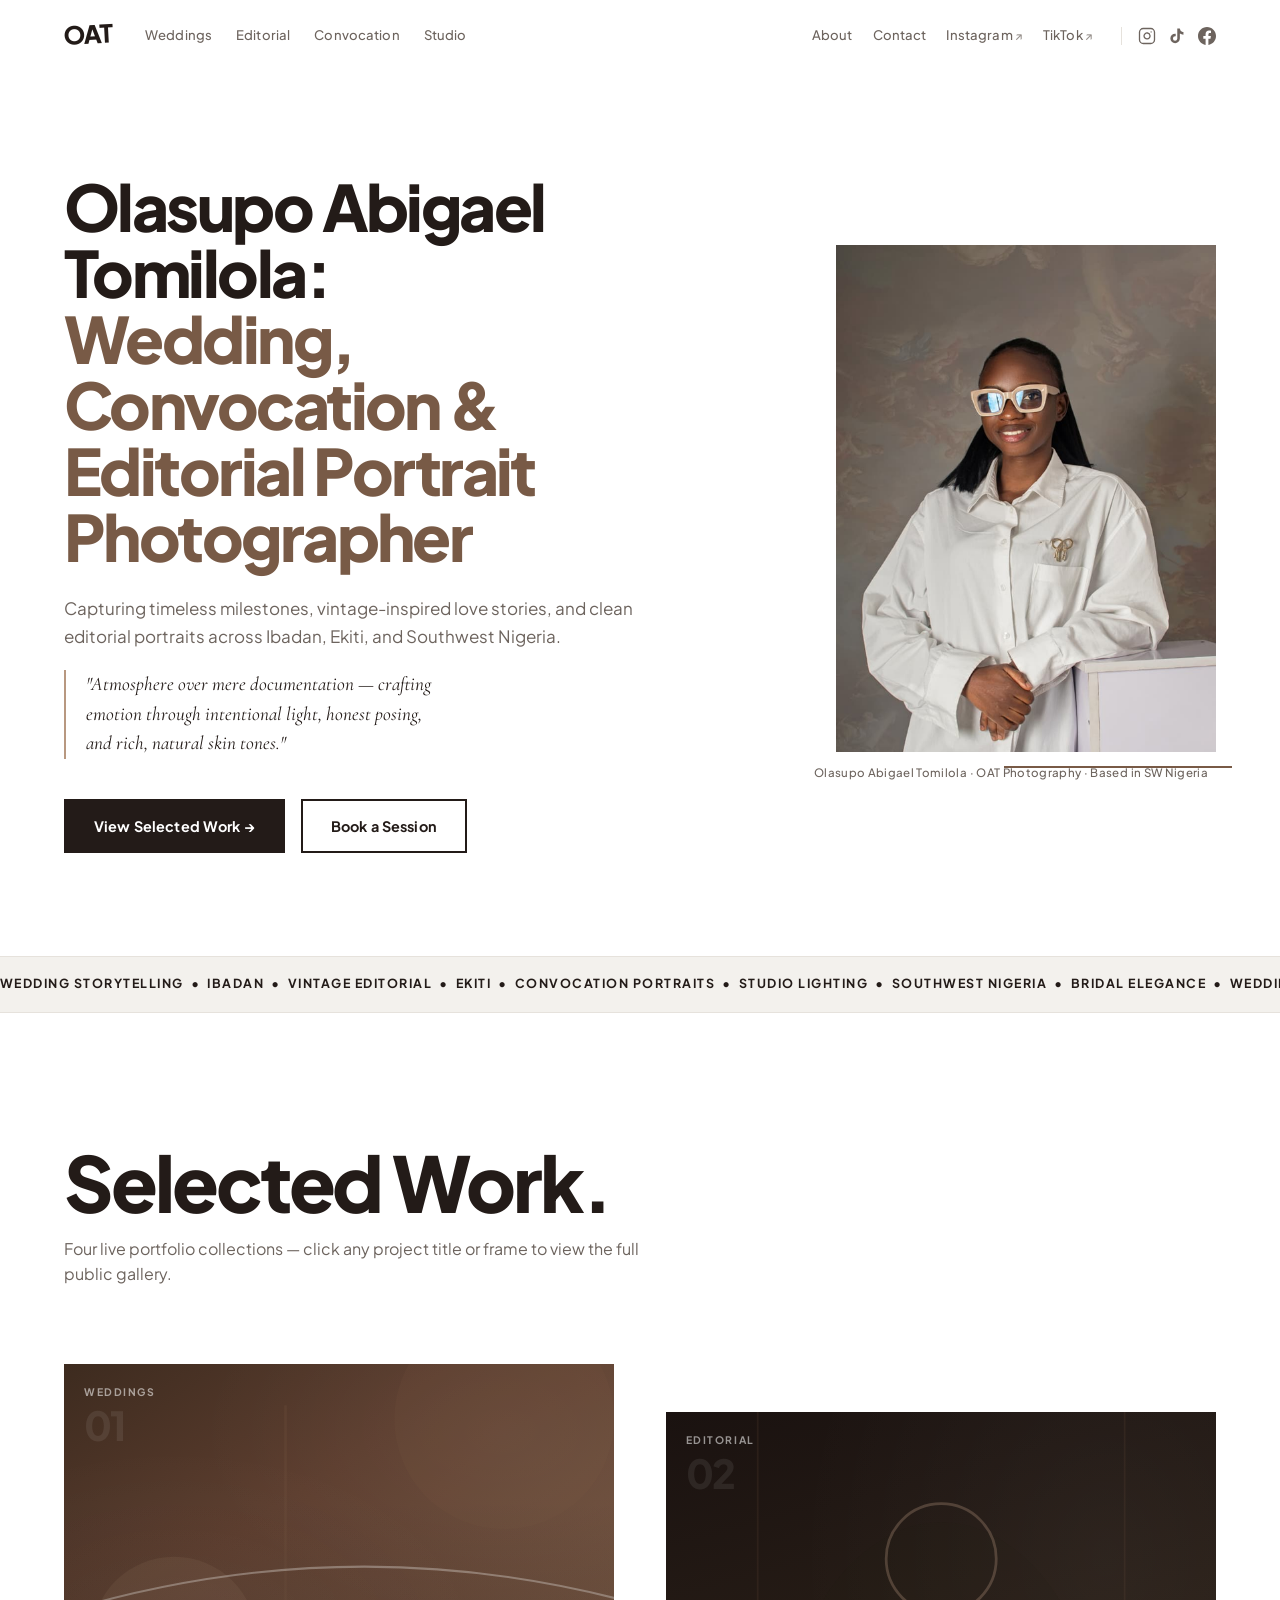
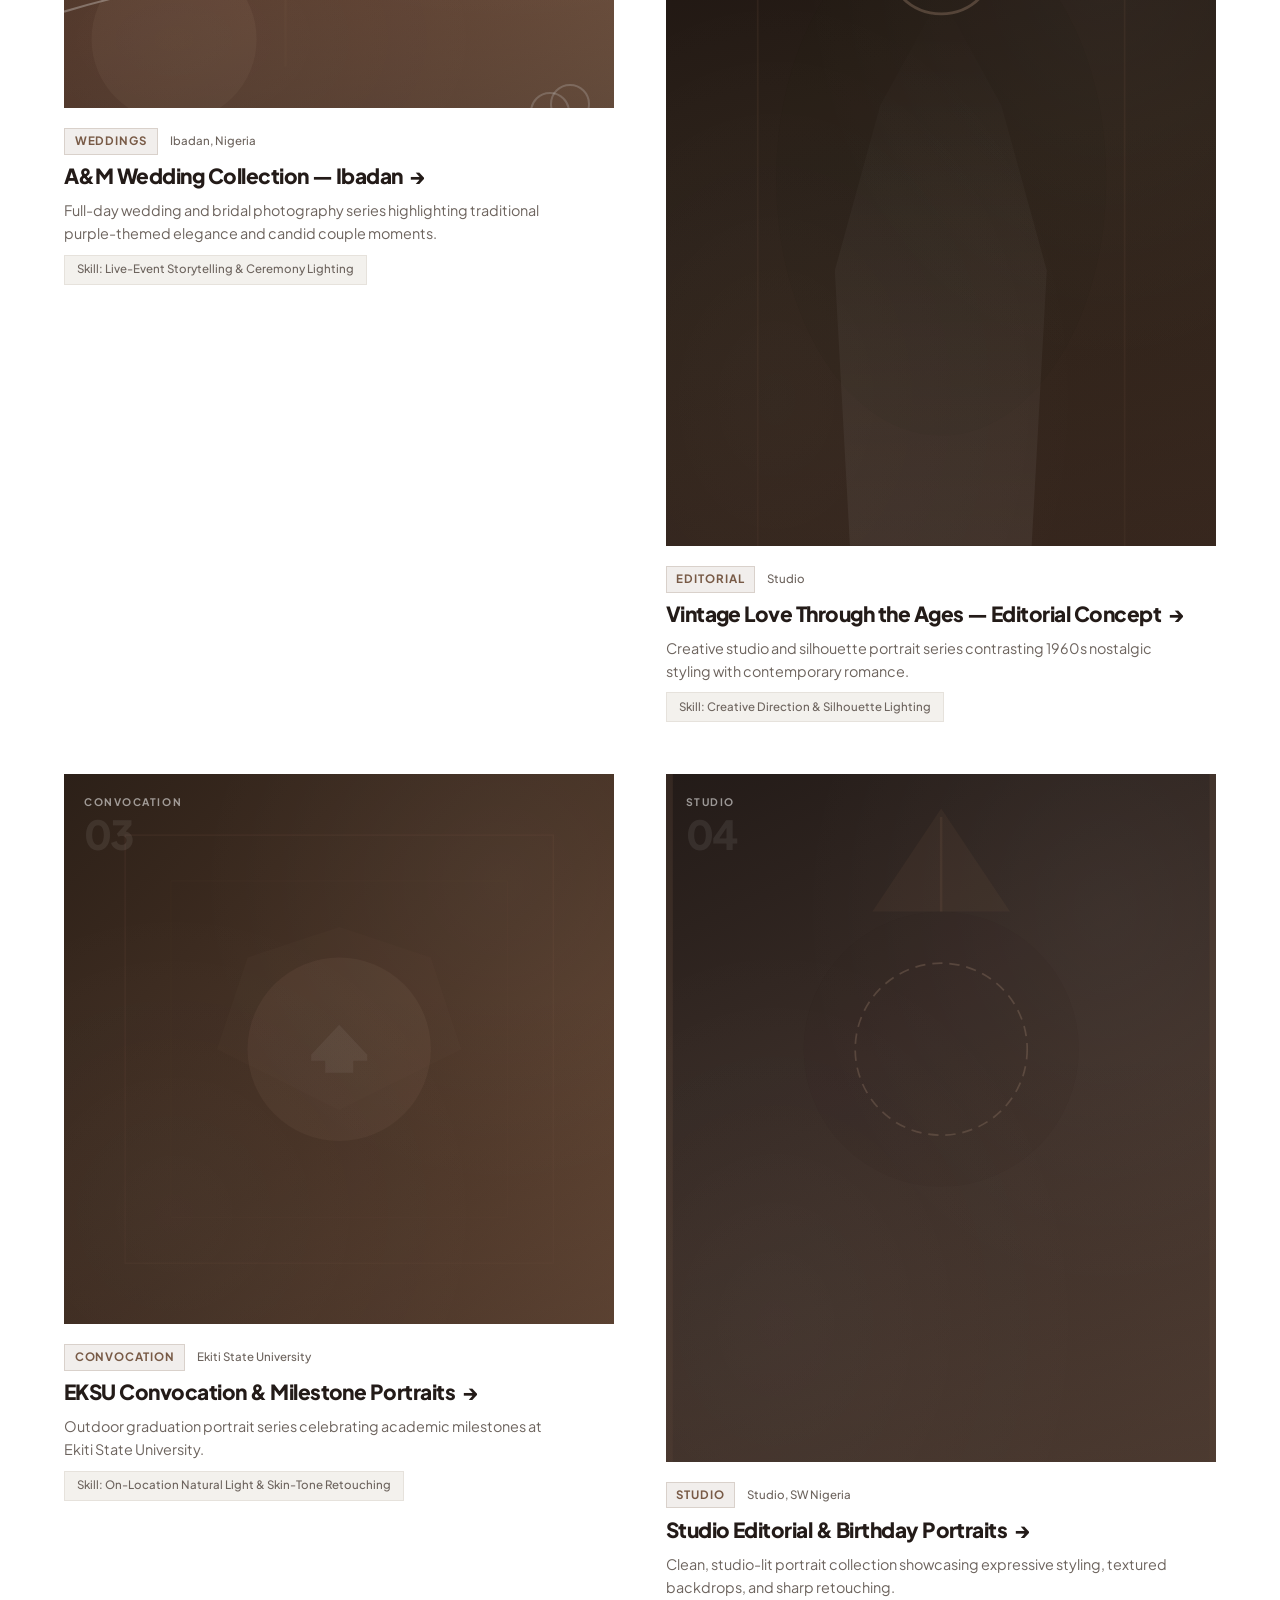
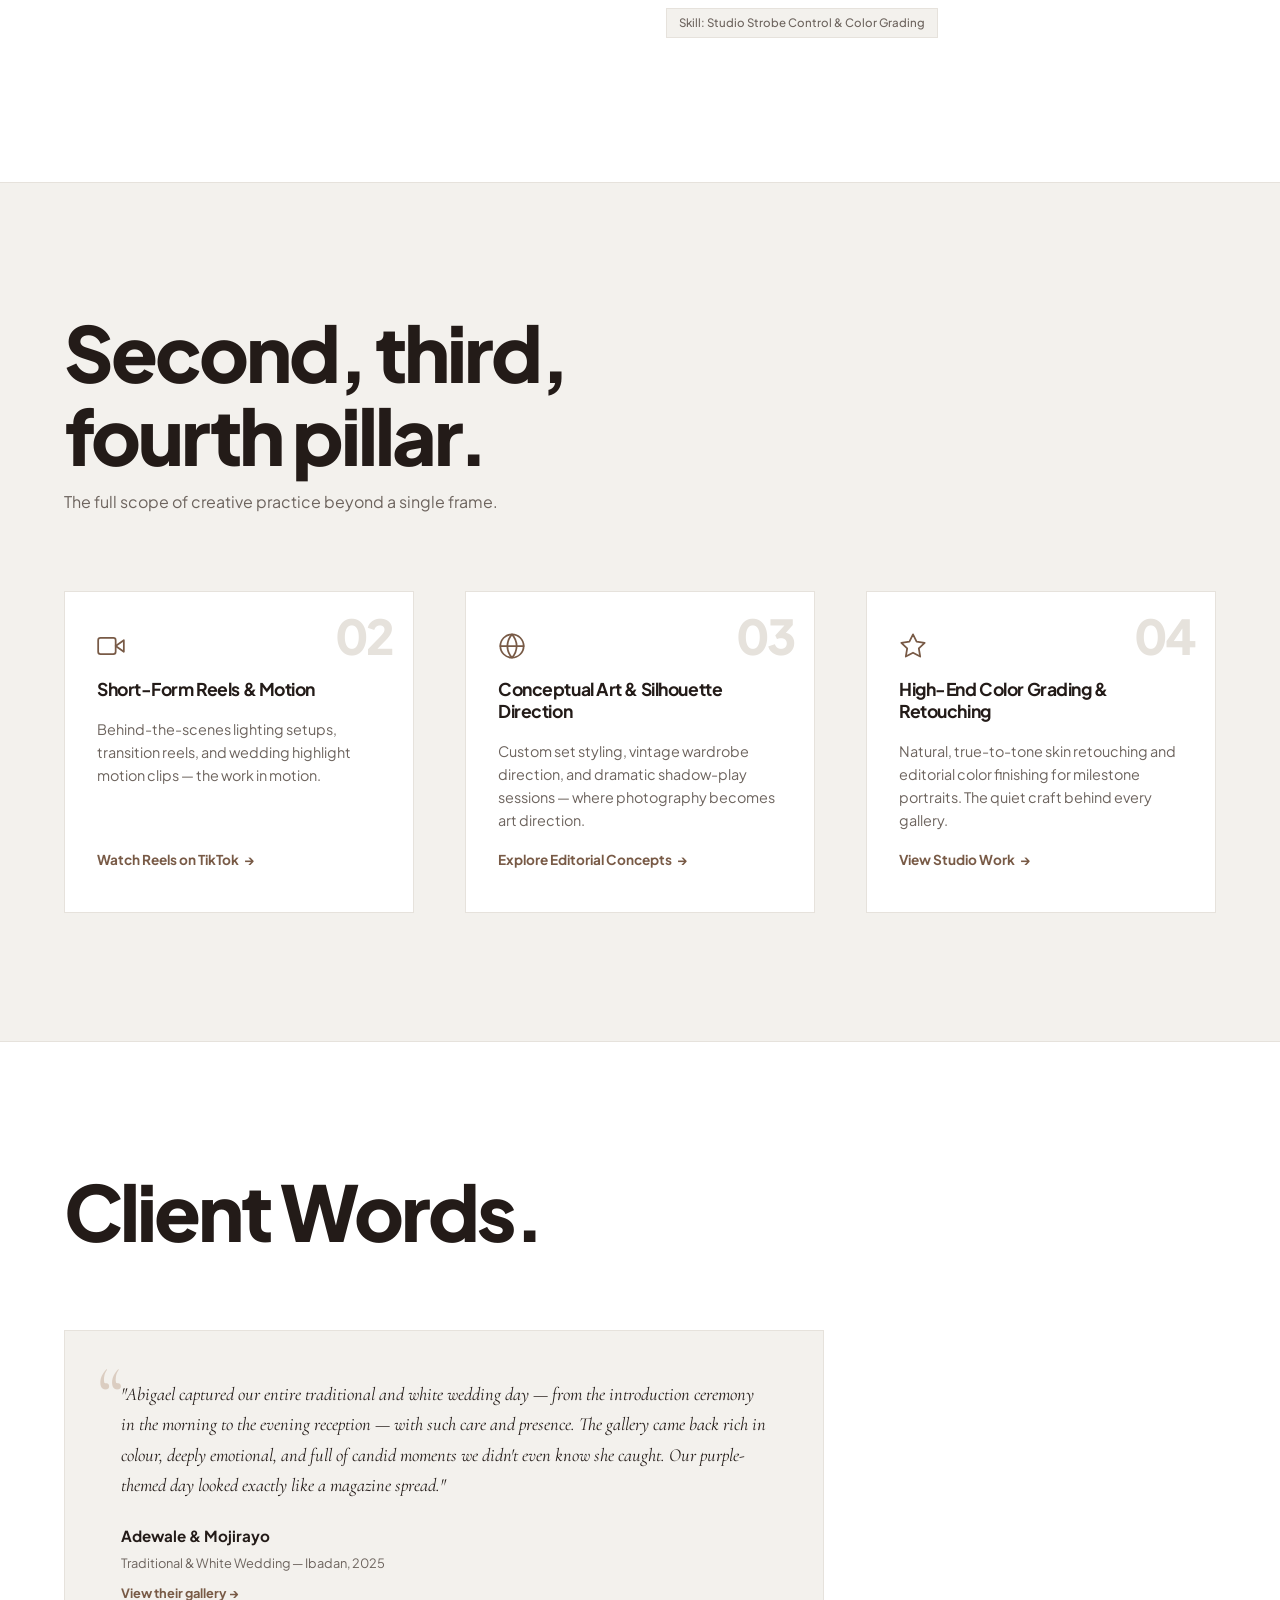
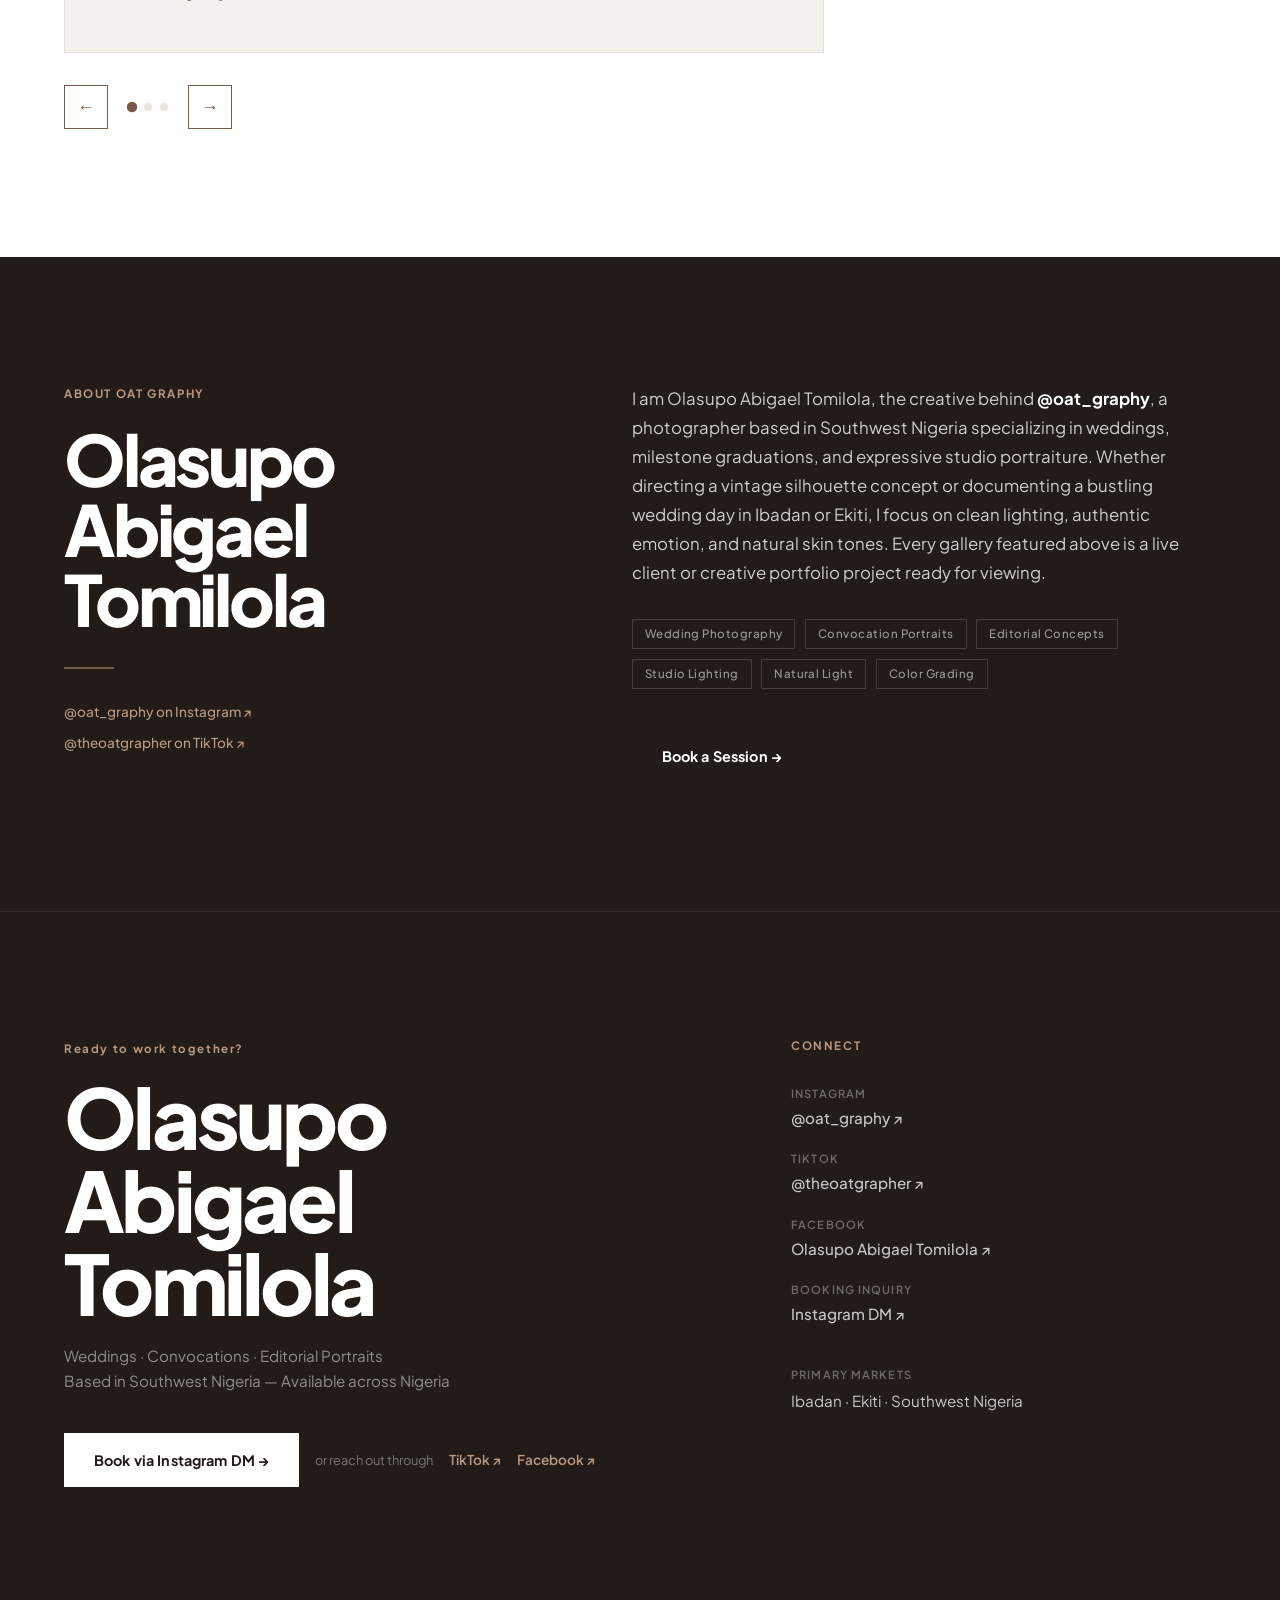
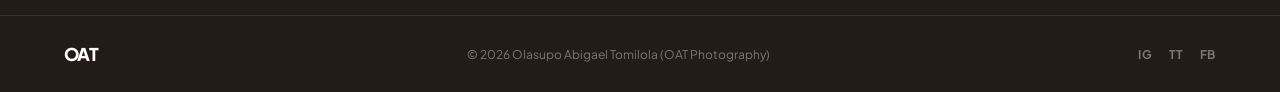
==== commit d029fe04: "fix: set Abigael's studio portrait & fix mobile drawer ghost text leak on desktop" ====
--- a/index.html
+++ b/index.html
@@ -113,27 +113,14 @@
         <!-- Portrait frame (right) -->
         <div class="hero-portrait reveal-up" style="transition-delay: 0.15s;">
           <div class="portrait-frame">
-            <!-- Placeholder for Abigael's uploaded studio portrait -->
-            <!-- Replace the src below with the actual uploaded image file -->
-            <div class="portrait-placeholder" role="img" aria-label="Studio portrait of Olasupo Abigael Tomilola, founder of OAT Photography">
-              <div class="portrait-inner-art">
-                <svg class="portrait-silhouette" viewBox="0 0 200 320" fill="none" xmlns="http://www.w3.org/2000/svg" aria-hidden="true">
-                  <!-- Head -->
-                  <ellipse cx="100" cy="72" rx="38" ry="44" fill="#B89880" opacity="0.55"/>
-                  <!-- Neck -->
-                  <rect x="88" y="110" width="24" height="22" rx="4" fill="#B89880" opacity="0.45"/>
-                  <!-- Glasses frames - editorial detail -->
-                  <rect x="74" y="68" width="20" height="12" rx="2" fill="none" stroke="#785A46" stroke-width="2.5" opacity="0.9"/>
-                  <rect x="106" y="68" width="20" height="12" rx="2" fill="none" stroke="#785A46" stroke-width="2.5" opacity="0.9"/>
-                  <line x1="94" y1="74" x2="106" y2="74" stroke="#785A46" stroke-width="2" opacity="0.9"/>
-                  <!-- Body / shirt -->
-                  <path d="M42 200 C42 155 68 132 100 130 C132 132 158 155 158 200 L158 320 L42 320 Z" fill="#E8E0D5" opacity="0.5"/>
-                  <!-- Collar detail -->
-                  <path d="M82 128 L100 150 L118 128" fill="none" stroke="#C5B8A8" stroke-width="2" opacity="0.6"/>
-                </svg>
-                <p class="portrait-label">OAT Photography</p>
-              </div>
-            </div>
+            <img
+              src="images/abigael-portrait.png"
+              alt="Studio portrait of Olasupo Abigael Tomilola, founder of OAT Photography"
+              class="portrait-img"
+              width="380"
+              height="535"
+              loading="eager"
+            />
             <div class="portrait-accent-line"></div>
           </div>
           <span class="portrait-caption">Olasupo Abigael Tomilola · OAT Photography · Based in SW Nigeria</span>
--- a/style.css
+++ b/style.css
@@ -374,29 +374,12 @@
   transform: translateY(-7px) rotate(-45deg);
 }
 
-/* Mobile drawer */
+/* Mobile drawer - Hidden by default on desktop */
 .mobile-drawer {
-  position: fixed;
-  top: 0;
-  right: 0;
-  width: min(320px, 85vw);
-  height: 100%;
-  background: var(--white);
-  z-index: 950;
-  padding: 5rem 2rem 2rem;
-  display: flex;
-  flex-direction: column;
-  transform: translateX(100%);
-  transition: transform 0.4s var(--ease-out-expo);
-  border-left: 1px solid var(--stone);
-}
-.mobile-drawer.is-open {
-  transform: translateX(0);
-}
-.mobile-drawer nav {
-  display: flex;
-  flex-direction: column;
-  gap: 1.75rem;
+  display: none;
+}
+.drawer-overlay {
+  display: none;
 }
 .drawer-link {
   font-size: 1.1rem;
@@ -424,19 +407,6 @@
 .drawer-close:hover {
   color: var(--espresso);
 }
-.drawer-overlay {
-  position: fixed;
-  inset: 0;
-  background: rgba(35, 27, 24, 0.4);
-  z-index: 940;
-  opacity: 0;
-  pointer-events: none;
-  transition: opacity 0.3s;
-}
-.drawer-overlay.is-active {
-  opacity: 1;
-  pointer-events: all;
-}
 
 /* ═══════════════════════════════════════════════════════════════════
    8. HERO SECTION
@@ -568,6 +538,24 @@
   letter-spacing: 0.03em;
   align-self: flex-end;
   padding-right: 0.5rem;
+}
+
+.portrait-img {
+  width: 100%;
+  height: 100%;
+  aspect-ratio: 3 / 4;
+  object-fit: cover;
+  object-position: center top;
+  display: block;
+  border-radius: 0;
+}
+
+.card-cover-image {
+  width: 100%;
+  height: 100%;
+  object-fit: cover;
+  display: block;
+  border-radius: 0;
 }
 
 /* ═══════════════════════════════════════════════════════════════════
@@ -1351,6 +1339,49 @@
   .nav-external,
   .nav-social-icons { display: none; }
   .hamburger { display: flex; }
+
+  /* Mobile drawer */
+  .mobile-drawer {
+    display: flex;
+    position: fixed;
+    top: 0;
+    right: 0;
+    width: min(320px, 85vw);
+    height: 100%;
+    background: var(--white);
+    z-index: 950;
+    padding: 5rem 2rem 2rem;
+    flex-direction: column;
+    transform: translateX(100%);
+    visibility: hidden;
+    pointer-events: none;
+    transition: transform 0.4s var(--ease-out-expo), visibility 0.4s;
+    border-left: 1px solid var(--stone);
+  }
+  .mobile-drawer.is-open {
+    transform: translateX(0);
+    visibility: visible;
+    pointer-events: all;
+  }
+  .mobile-drawer nav {
+    display: flex;
+    flex-direction: column;
+    gap: 1.75rem;
+  }
+  .drawer-overlay {
+    display: block;
+    position: fixed;
+    inset: 0;
+    background: rgba(35, 27, 24, 0.4);
+    z-index: 940;
+    opacity: 0;
+    pointer-events: none;
+    transition: opacity 0.3s;
+  }
+  .drawer-overlay.is-active {
+    opacity: 1;
+    pointer-events: all;
+  }
 
   /* Hero */
   .hero-section {
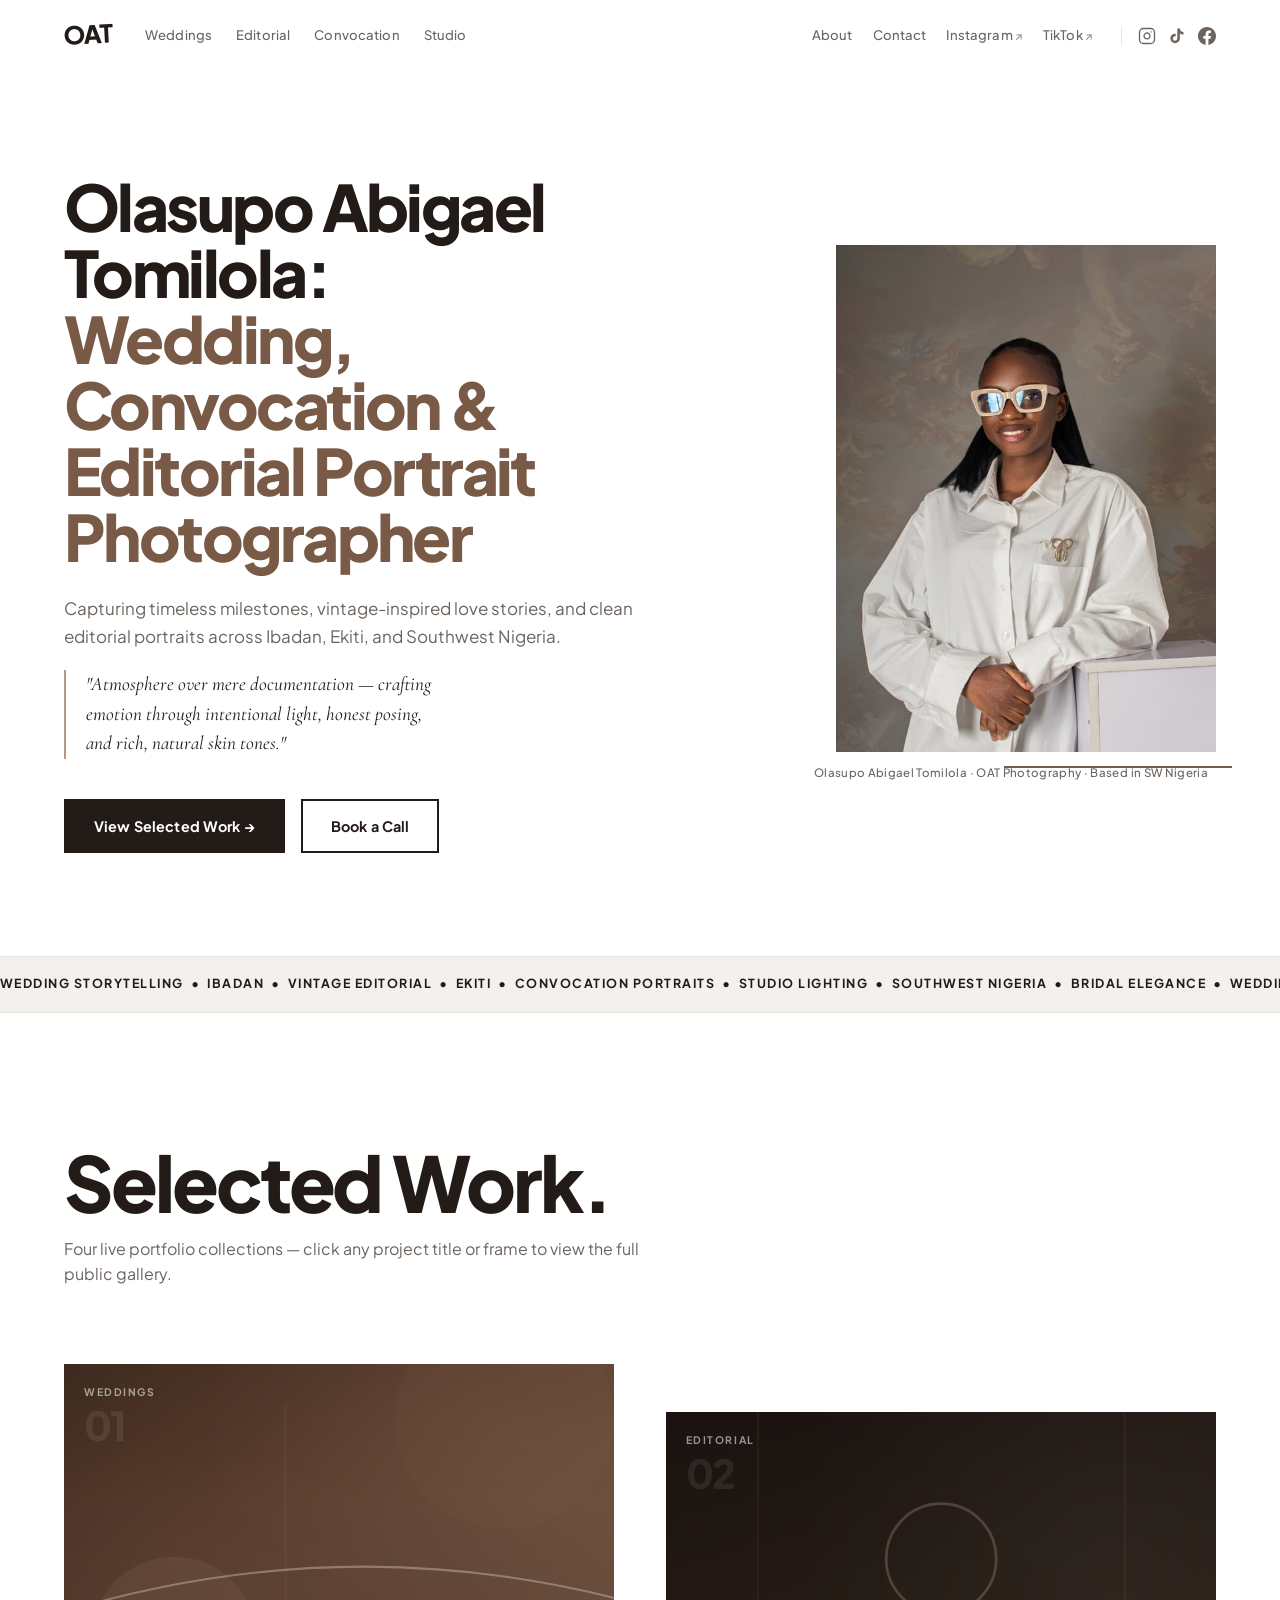
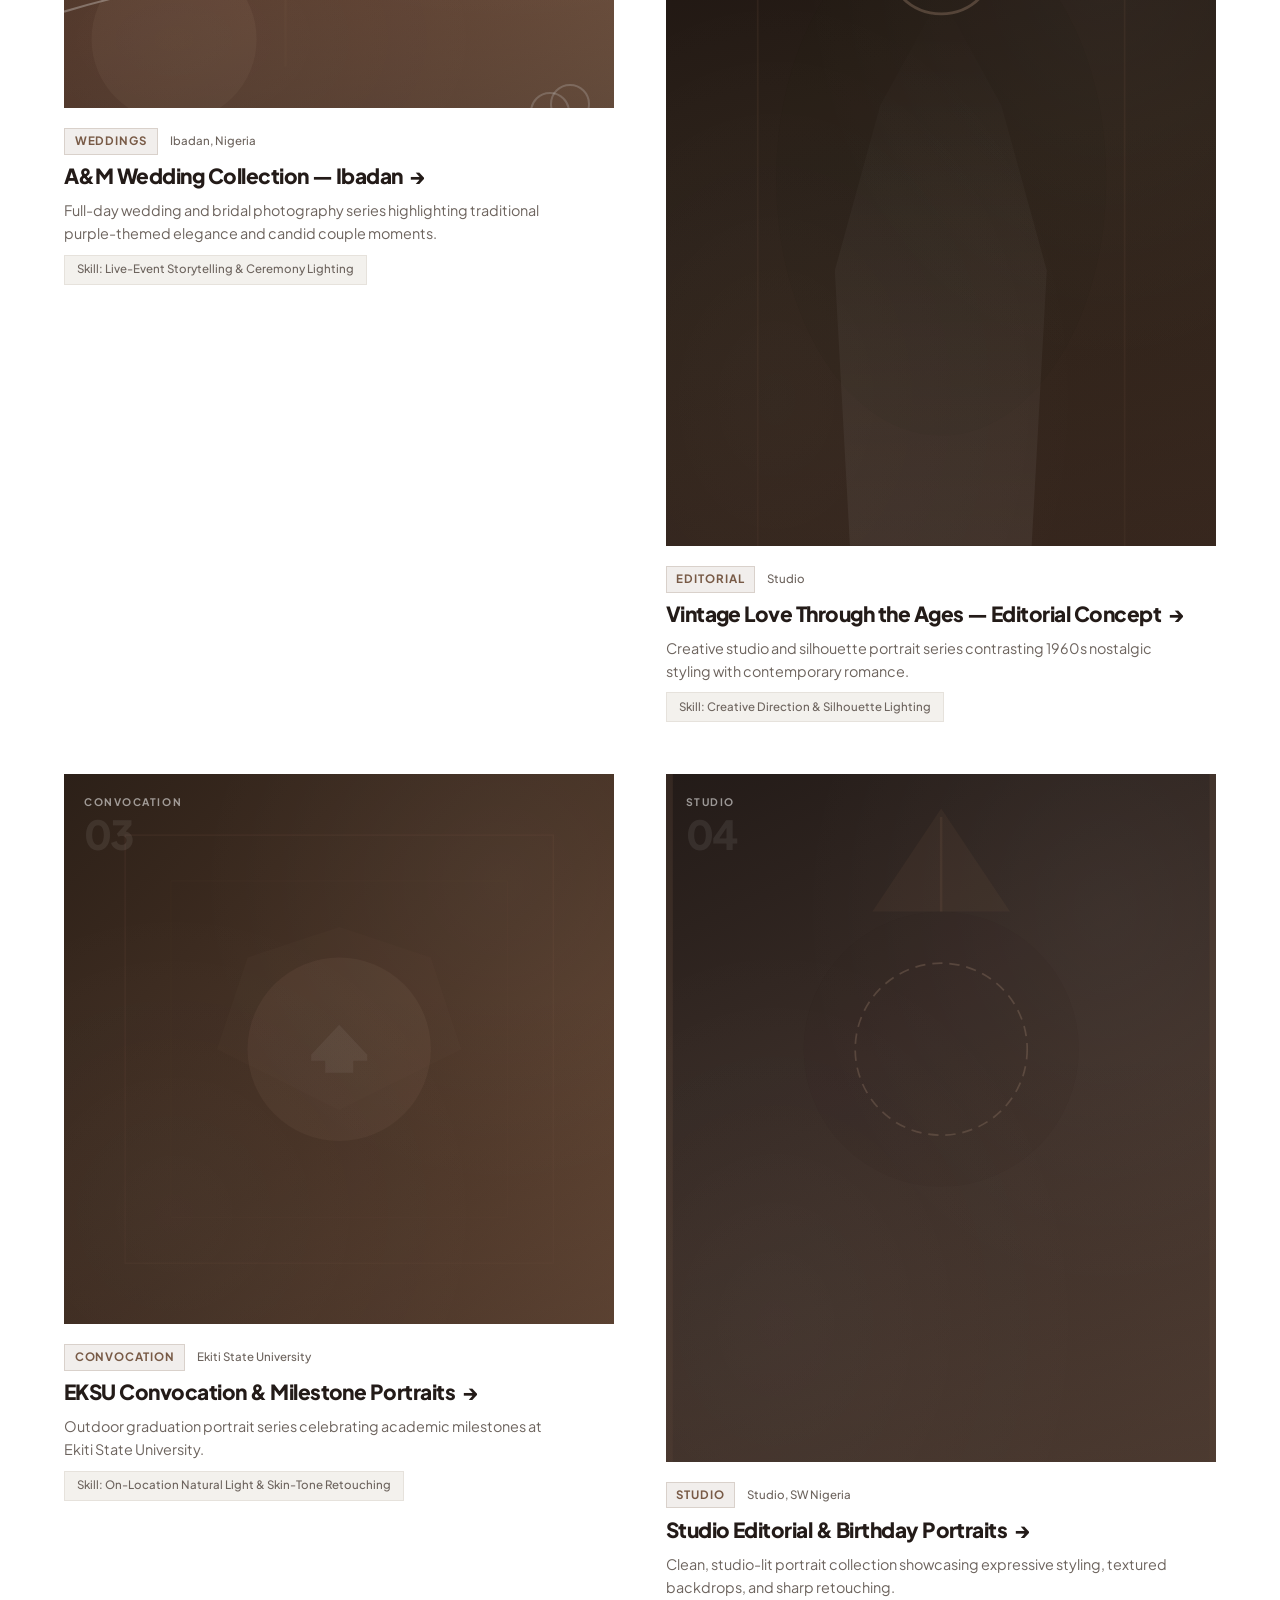
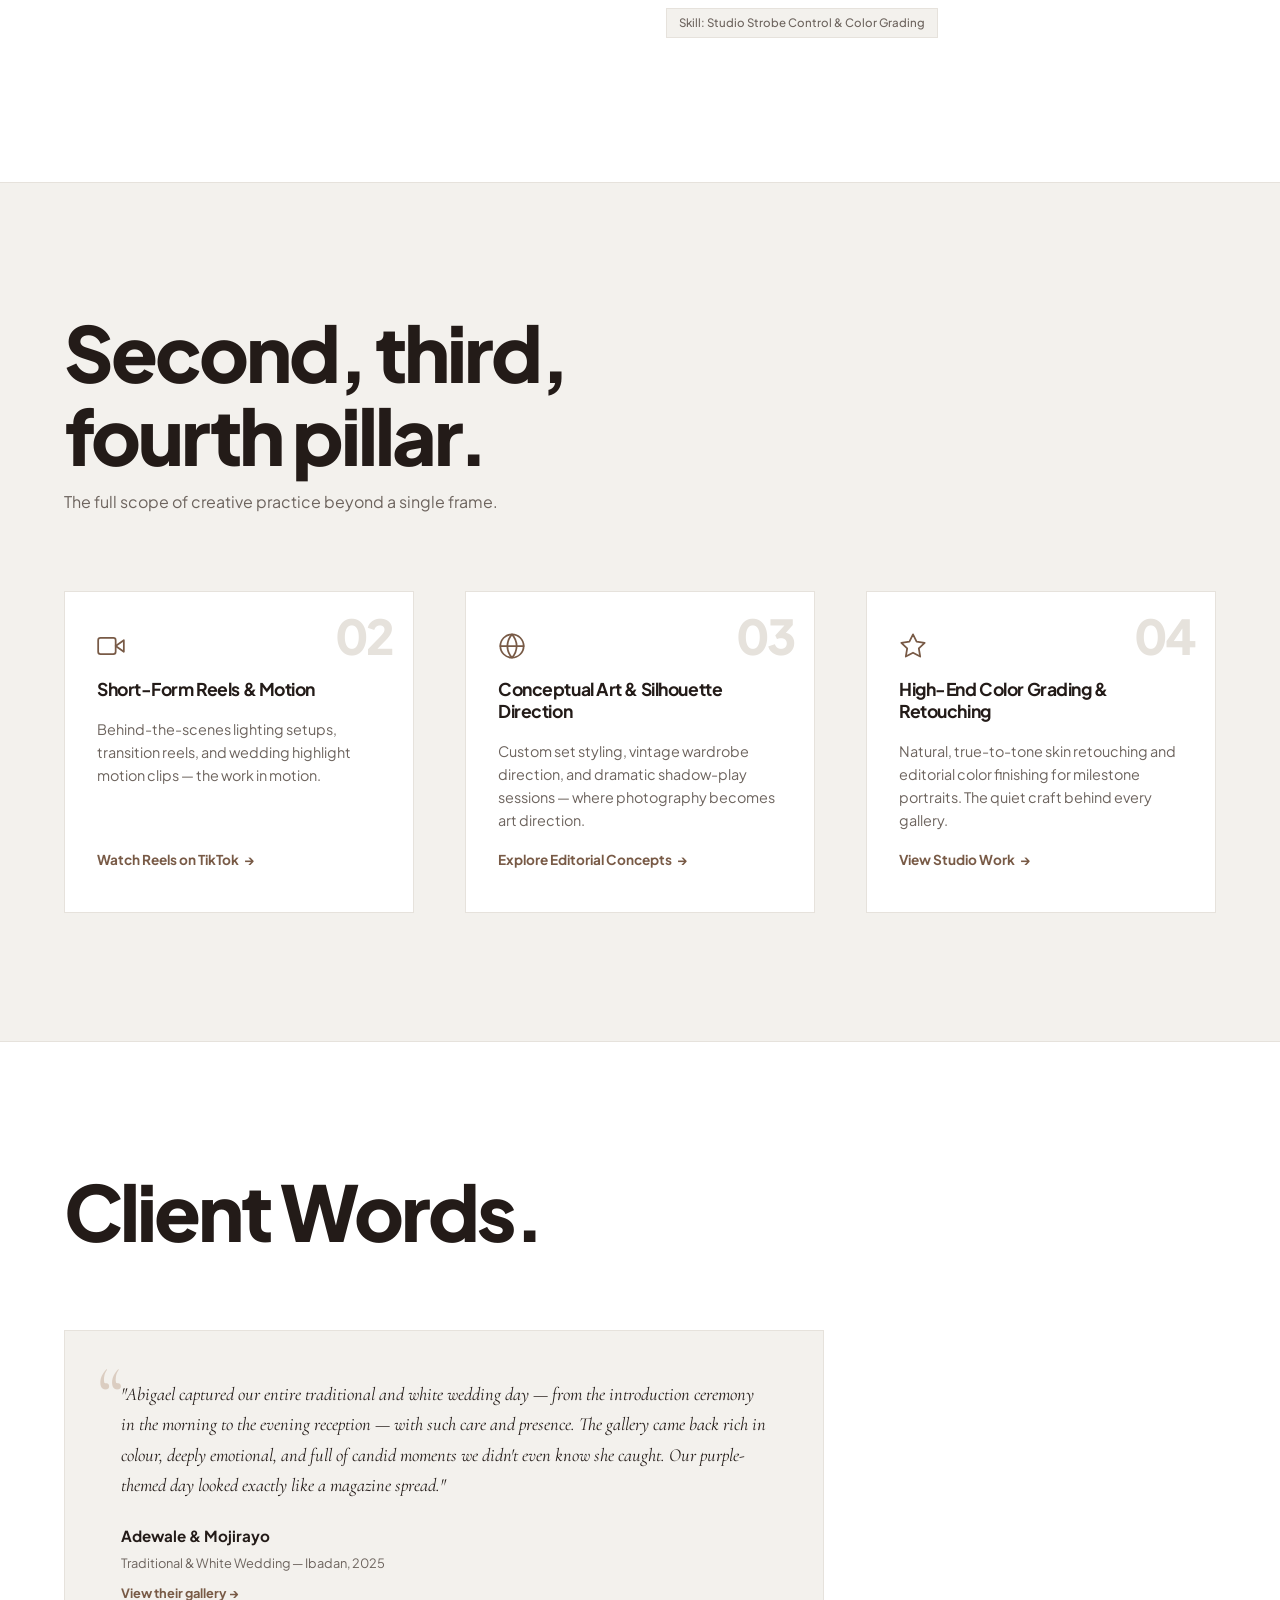
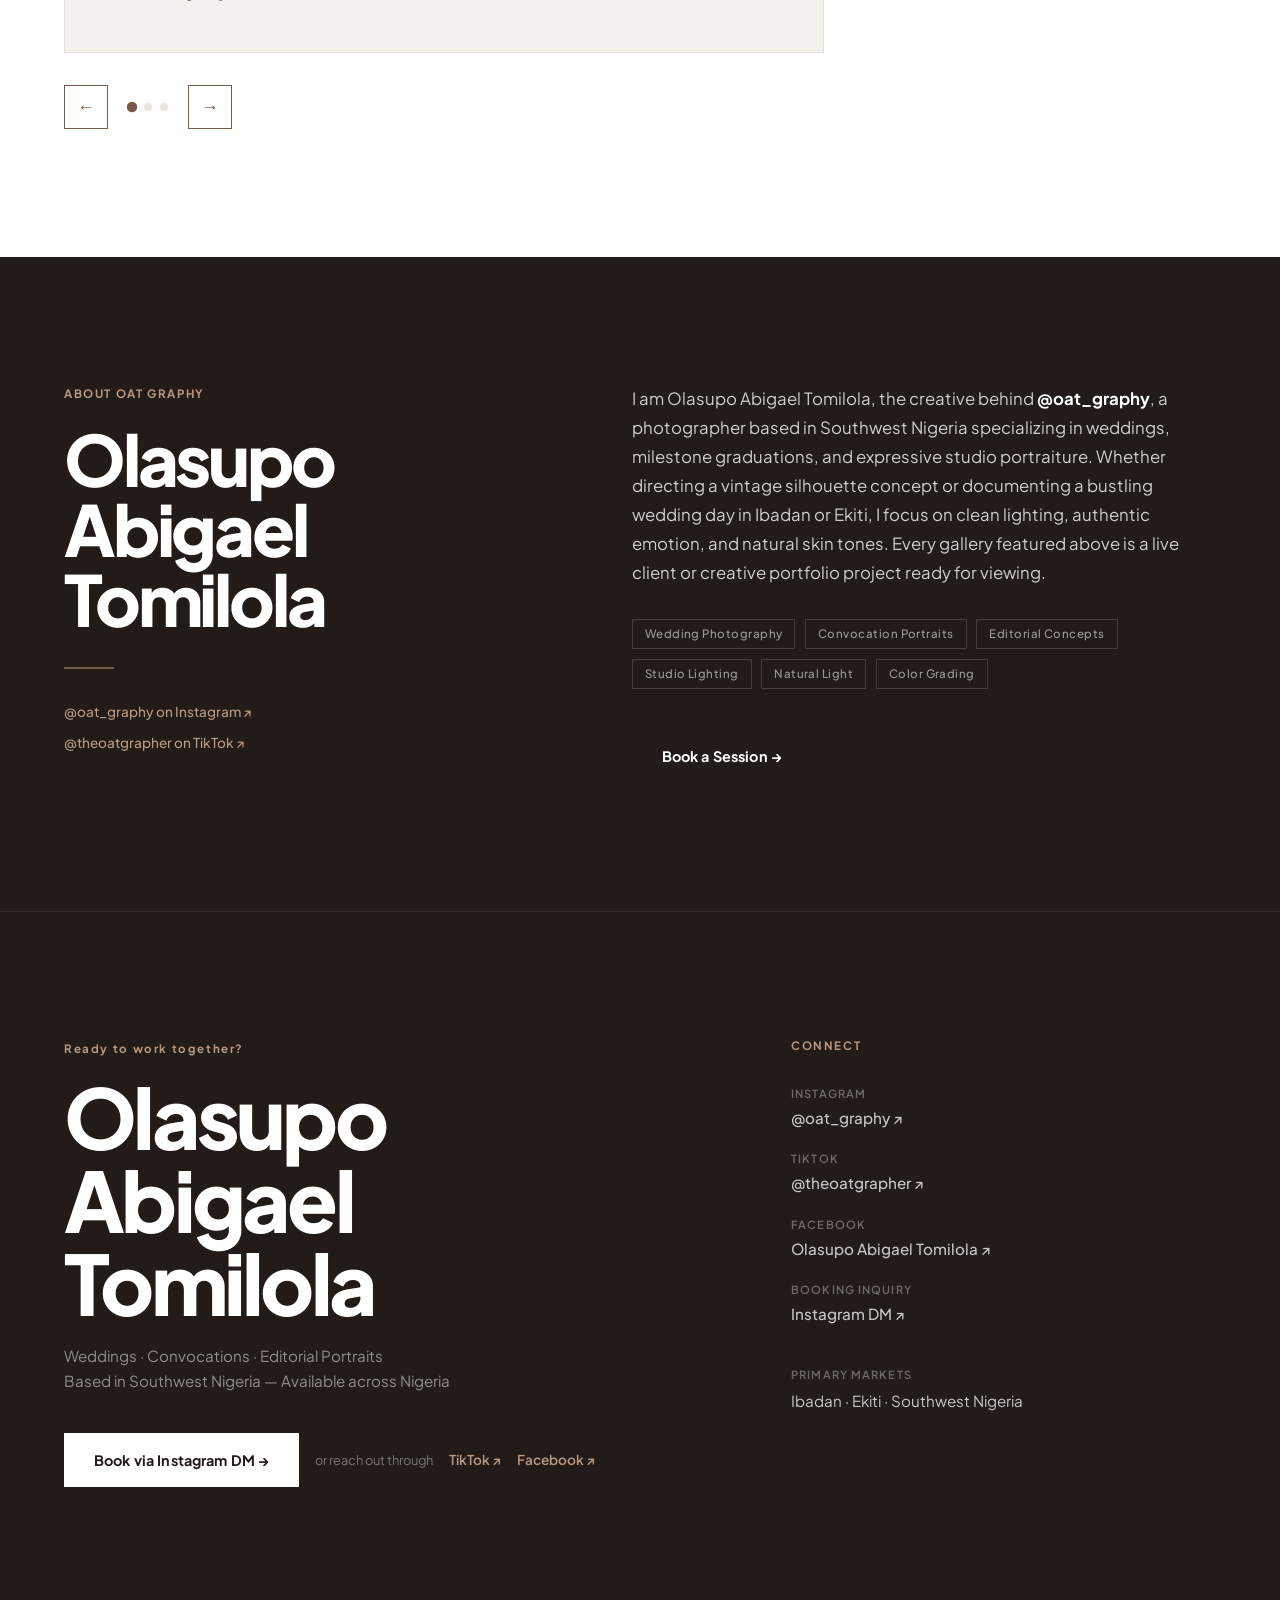
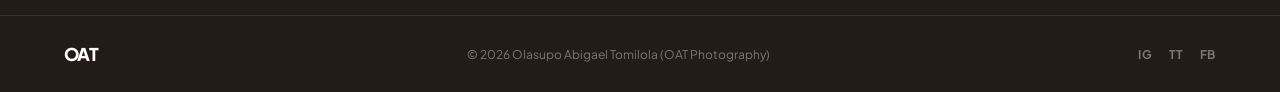
==== commit eefd457a: "merge: integrate remote repository, update to Book a Call, and finalize Abigail's portfolio" ====
--- a/index.html
+++ b/index.html
@@ -106,7 +106,7 @@
           </p>
           <div class="hero-cta-row">
             <a href="#work" class="cta-primary">View Selected Work →</a>
-            <a href="#contact" class="cta-ghost">Book a Session</a>
+            <a href="#contact" class="cta-ghost">Book a Call</a>
           </div>
         </div>
 
